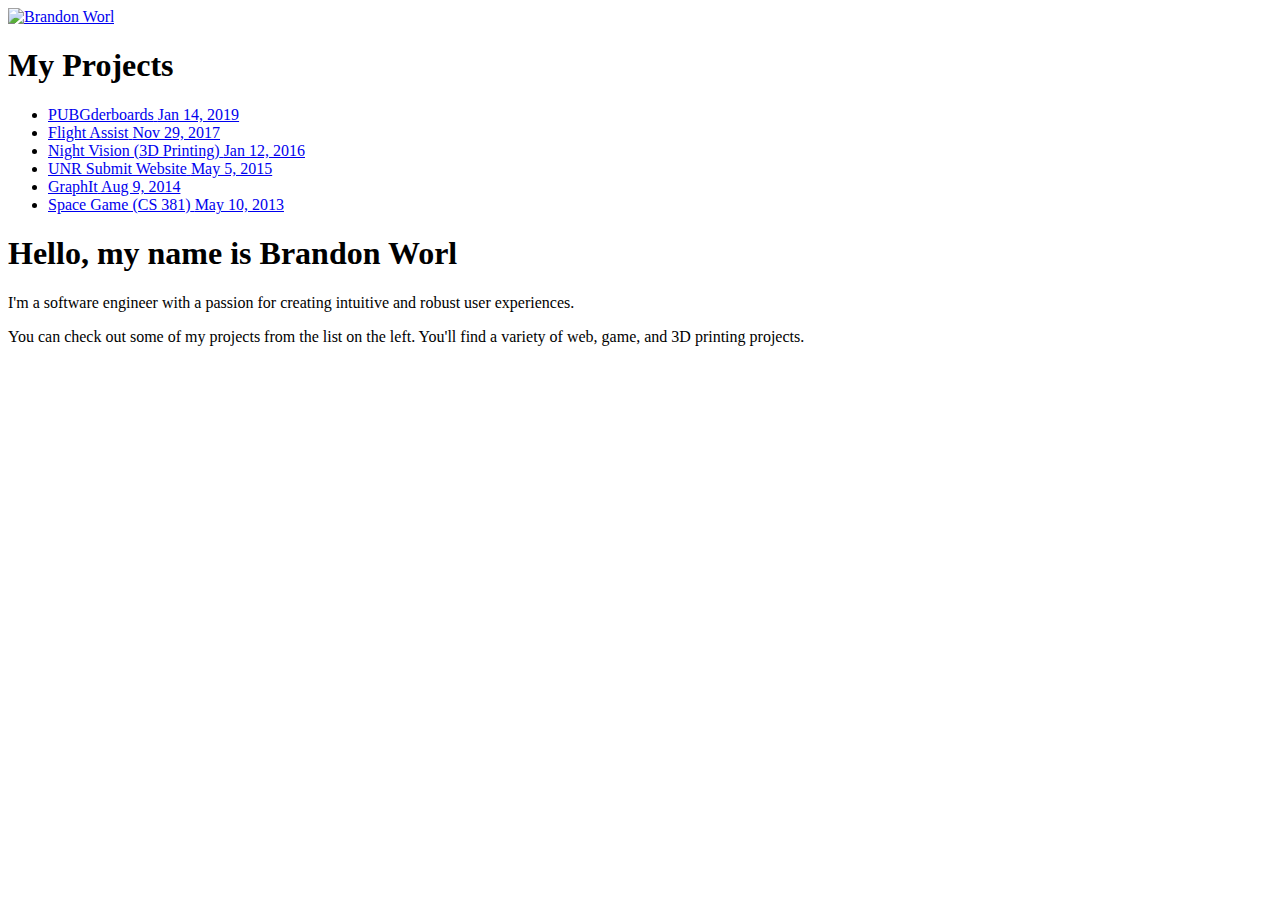
==== index.html @ 13ff498a "rebuilding site Thu Oct 17 15:11:35 PDT 2019" ====
<!doctype html>
<html lang="en-us">
  <head>
    <title>Brandon Worl&#39;s Portfolio</title>
    <meta charset="utf-8" />
    <meta name="generator" content="Hugo 0.58.3" />
    <meta name="viewport" content="width=device-width, initial-scale=1" />
    <meta name="author" content="Brandon Worl" />
    <meta name="description" content="" />
    <link rel="stylesheet" href="https://naosyth.github.io/css/main.min.de9d5c54013fdab38f866d5269a9f6f5ea62cf847a4ab8f2d3665937d4df67f0.css" />

    
    <meta name="twitter:card" content="summary"/>
<meta name="twitter:title" content=""/>
<meta name="twitter:description" content=""/>

    <meta property="og:title" content="" />
<meta property="og:description" content="" />
<meta property="og:type" content="website" />
<meta property="og:url" content="https://naosyth.github.io/" />

<meta property="og:updated_time" content="2019-01-14T12:00:00-07:00" />


  </head>
  <body>
    <header class="app-header">
      <a href="https://naosyth.github.io/"><img class="app-header-avatar" src="/avatar2.jpg" alt="Brandon Worl" /></a>
      <h1>My Projects</h1>
      <div class="app-header-social">
        
      </div>
      
<aside>
  <ul class="posts-list">
    
    
      <li class="posts-list-item">
        <a href="/projects/pubgderboards/">
          <span>PUBGderboards</span>
          <span class="posts-list-item-description">
            Jan 14, 2019
          </span>
        </a>
      </li>
    
      <li class="posts-list-item">
        <a href="/projects/flight-assist/">
          <span>Flight Assist</span>
          <span class="posts-list-item-description">
            Nov 29, 2017
          </span>
        </a>
      </li>
    
      <li class="posts-list-item">
        <a href="/projects/night-vision/">
          <span>Night Vision (3D Printing)</span>
          <span class="posts-list-item-description">
            Jan 12, 2016
          </span>
        </a>
      </li>
    
      <li class="posts-list-item">
        <a href="/projects/unr-submit-website/">
          <span>UNR Submit Website</span>
          <span class="posts-list-item-description">
            May 5, 2015
          </span>
        </a>
      </li>
    
      <li class="posts-list-item">
        <a href="/projects/graphit/">
          <span>GraphIt</span>
          <span class="posts-list-item-description">
            Aug 9, 2014
          </span>
        </a>
      </li>
    
      <li class="posts-list-item">
        <a href="/projects/space-game/">
          <span>Space Game (CS 381)</span>
          <span class="posts-list-item-description">
            May 10, 2013
          </span>
        </a>
      </li>
    
  </ul>
</aside>

    </header>
    <main class="app-container">
      
  <div class="landing">
  <h1>Hello, my name is Brandon Worl</h1>

  <p>I'm a software engineer with a passion for creating intuitive and robust user experiences.</p>

  <p>You can check out some of my projects from the list on the left. You'll find a variety of web, game, and 3D printing projects.</p>
</div>


    </main>
  </body>
</html>
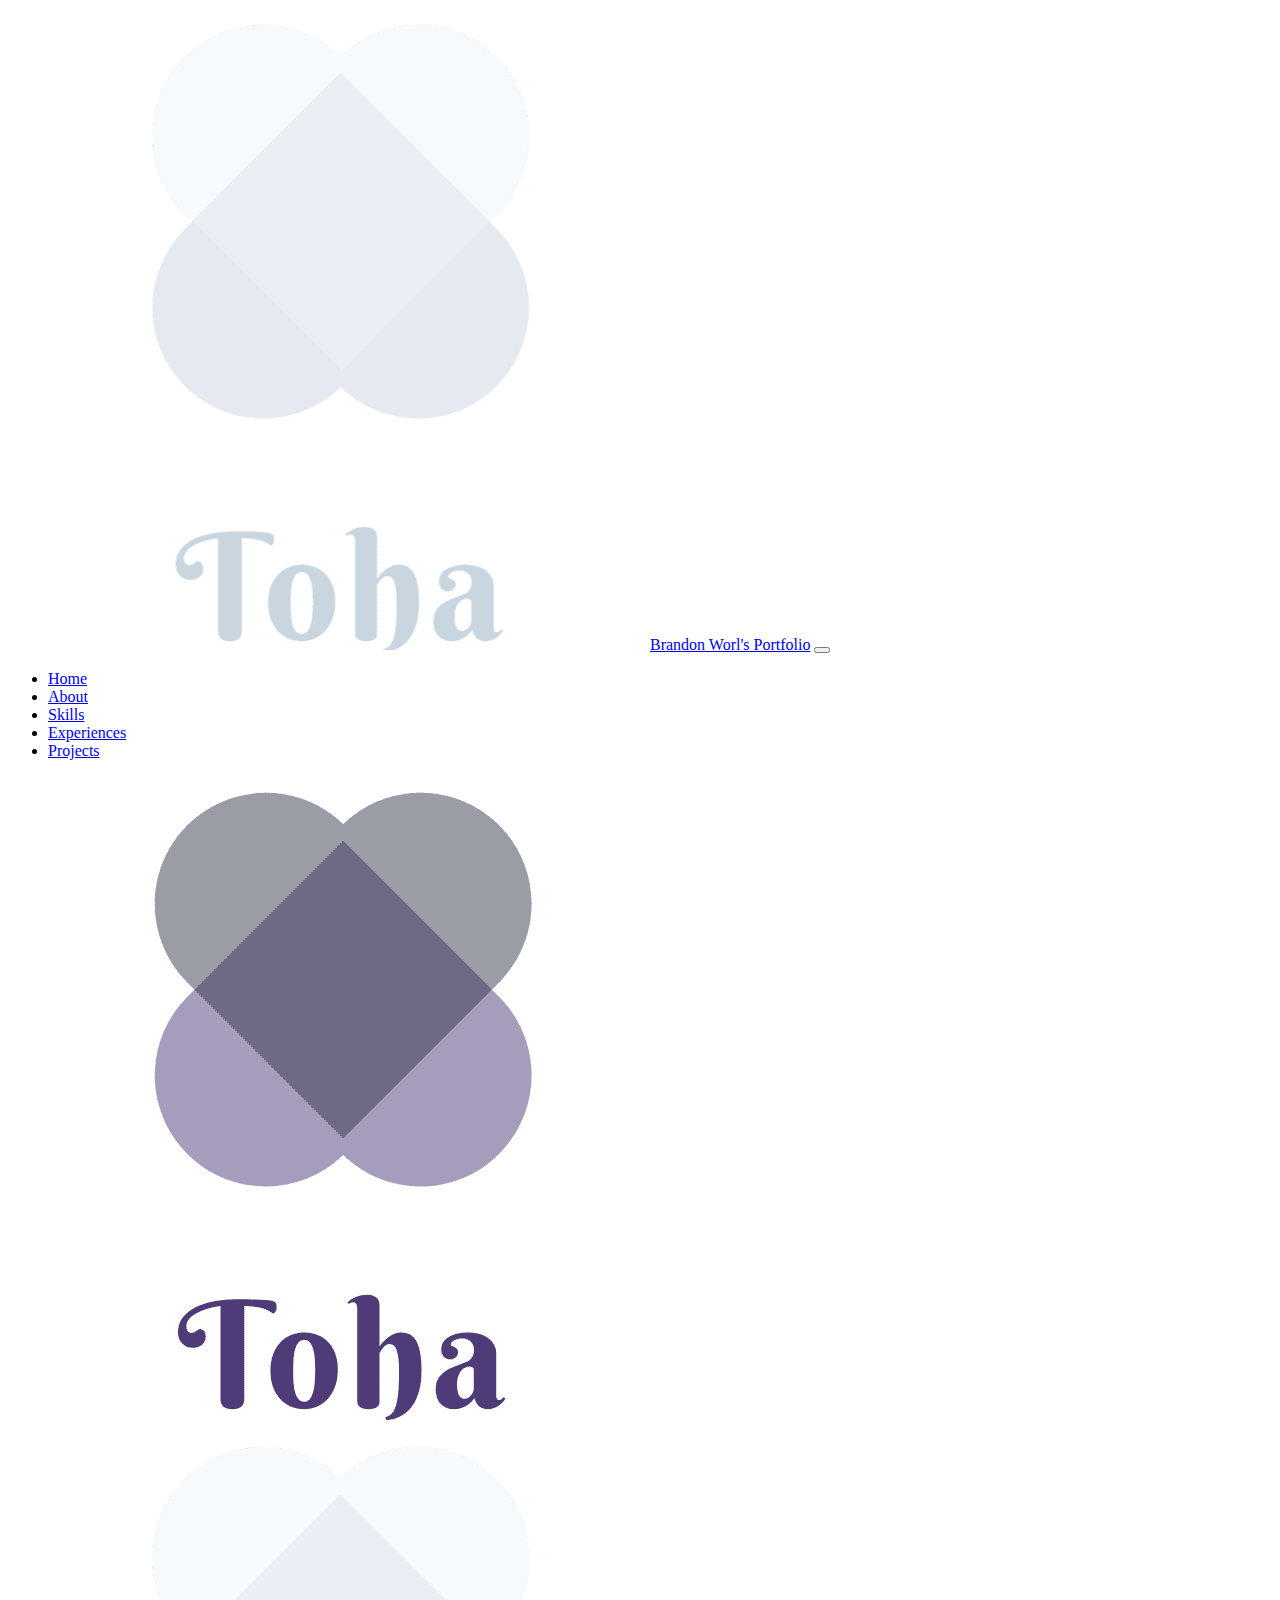
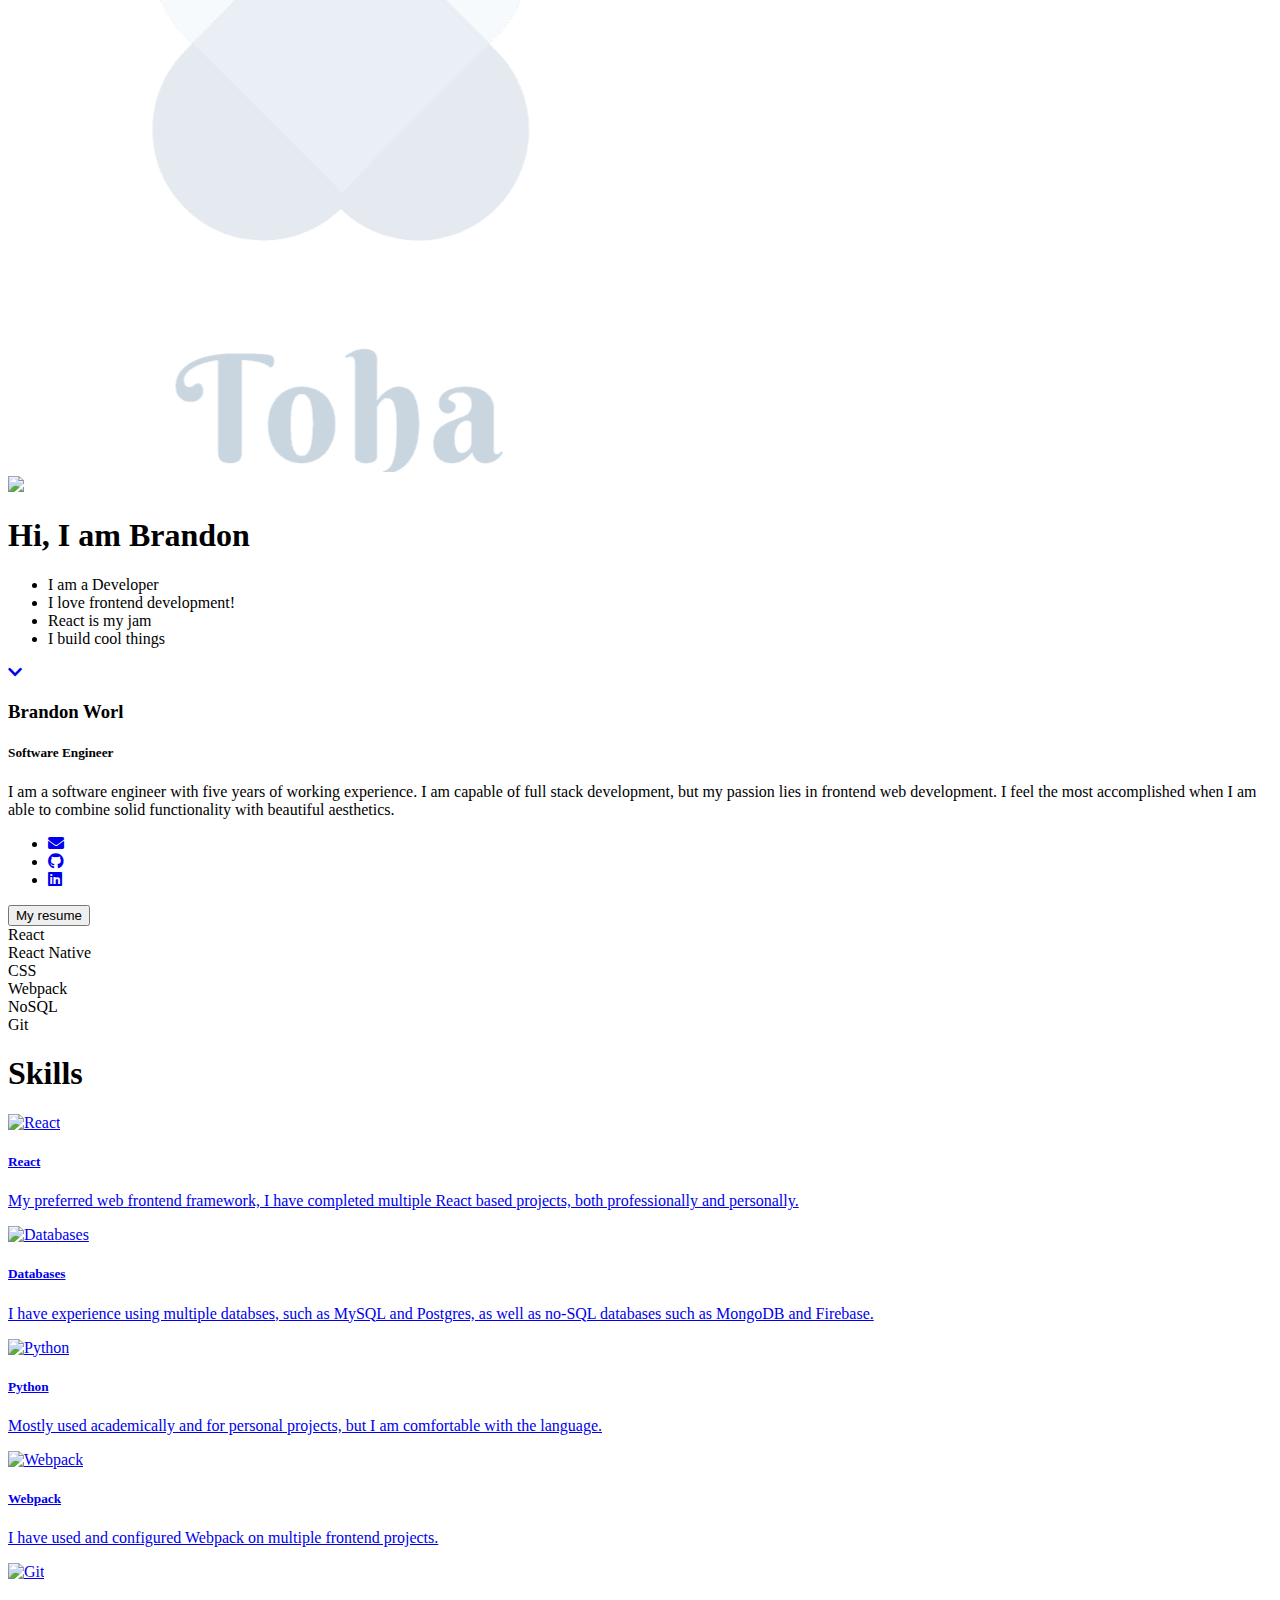
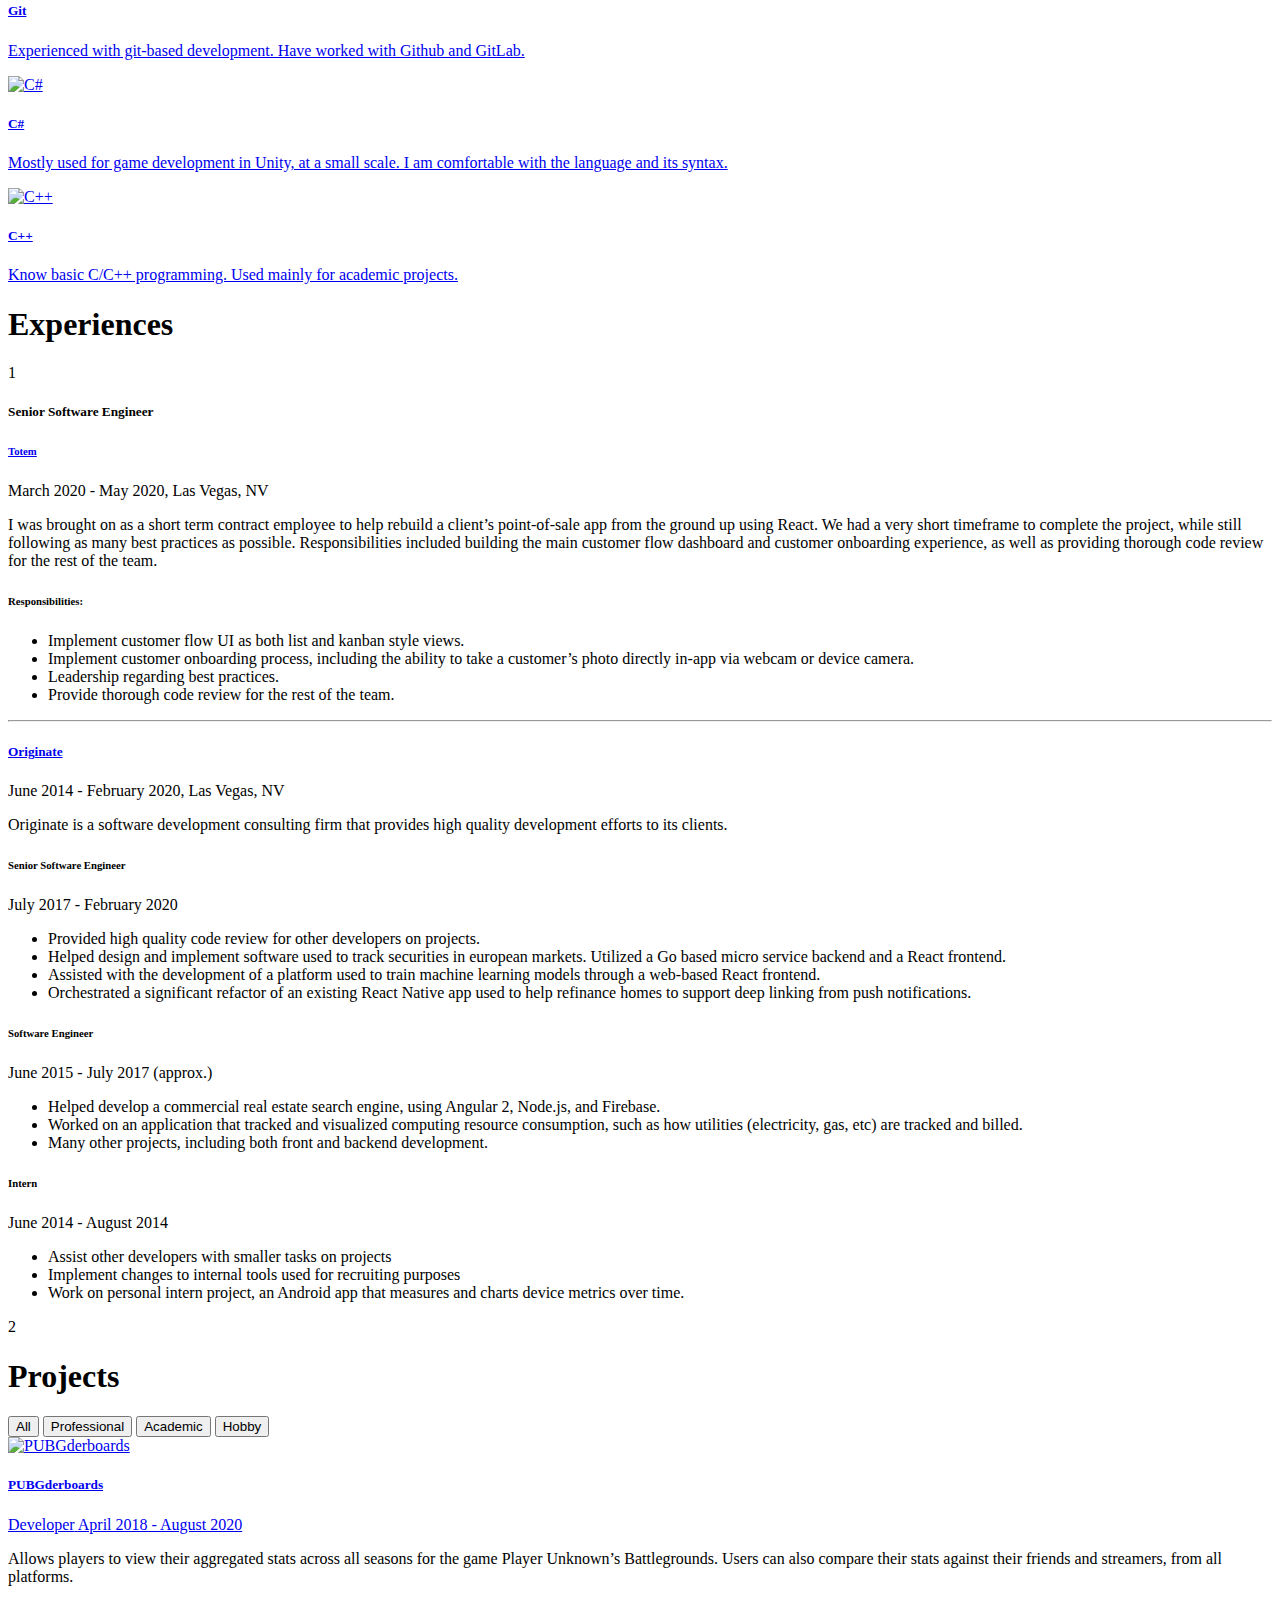
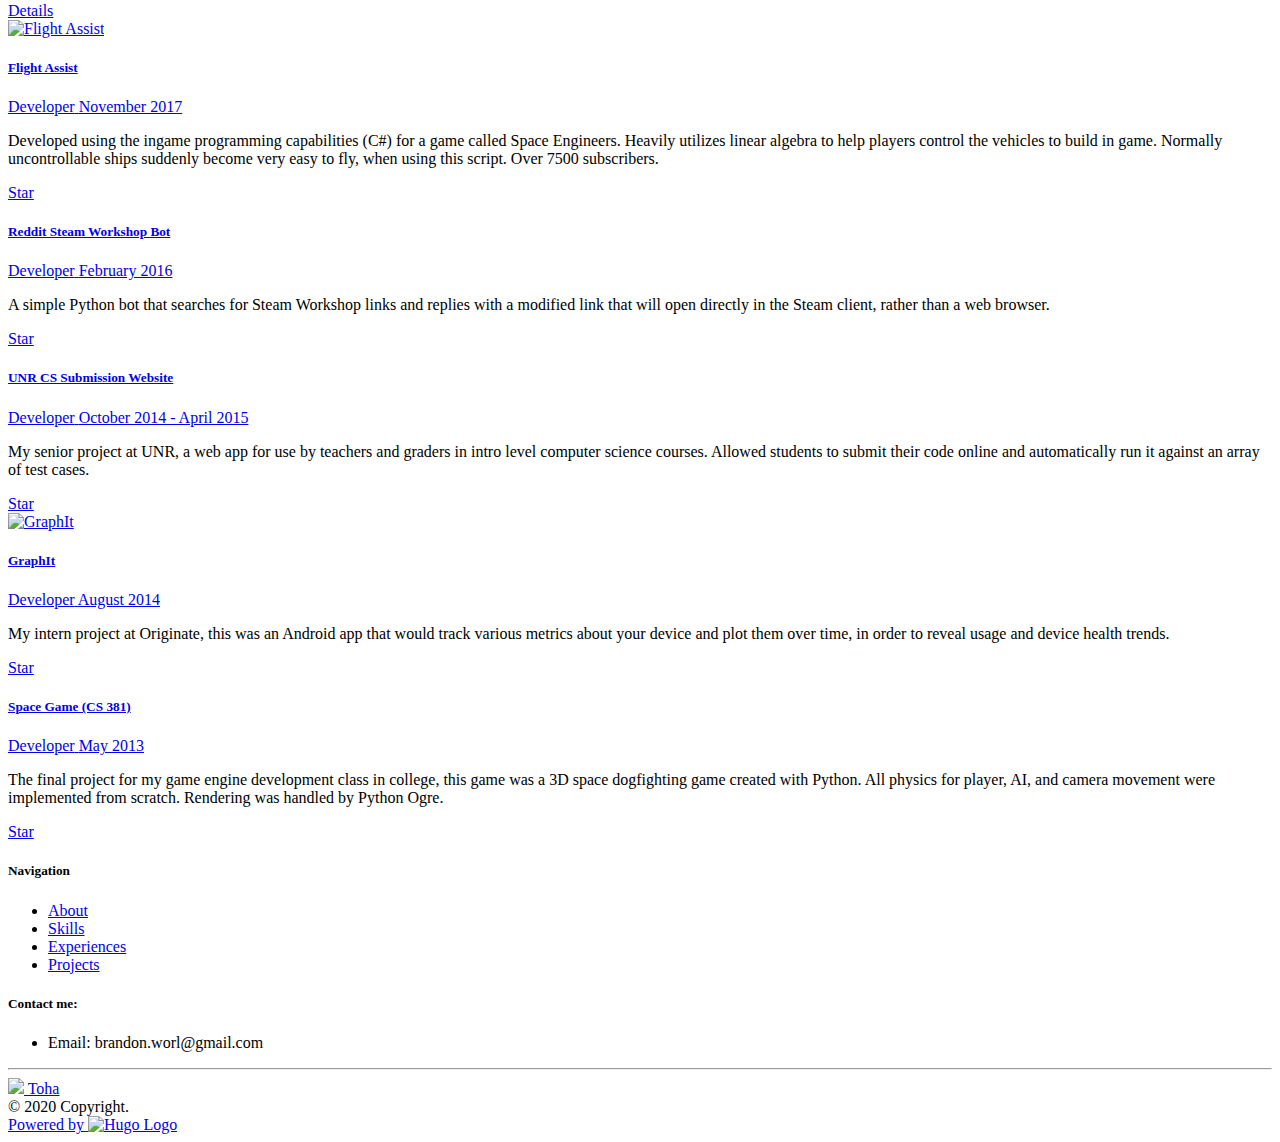
==== commit b9b95531: "update theme and content" ====
--- a/index.html
+++ b/index.html
@@ -1,109 +1,1135 @@
-<!doctype html>
-<html lang="en-us">
+<!DOCTYPE html>
+<html lang="en">
   <head>
+	<meta name="generator" content="Hugo 0.76.5" />
     <title>Brandon Worl&#39;s Portfolio</title>
-    <meta charset="utf-8" />
-    <meta name="generator" content="Hugo 0.58.3" />
-    <meta name="viewport" content="width=device-width, initial-scale=1" />
-    <meta name="author" content="Brandon Worl" />
     <meta name="description" content="" />
-    <link rel="stylesheet" href="https://naosyth.github.io/css/main.min.de9d5c54013fdab38f866d5269a9f6f5ea62cf847a4ab8f2d3665937d4df67f0.css" />
-
-    
-    <meta name="twitter:card" content="summary"/>
-<meta name="twitter:title" content=""/>
-<meta name="twitter:description" content=""/>
-
-    <meta property="og:title" content="" />
-<meta property="og:description" content="" />
-<meta property="og:type" content="website" />
-<meta property="og:url" content="https://naosyth.github.io/" />
-
-<meta property="og:updated_time" content="2019-01-14T12:00:00-07:00" />
-
-
+    <meta charset="UTF-8" />
+<meta name="viewport" content="width=device-width, initial-scale=1.0" />
+<meta http-equiv="X-UA-Compatible" content="ie=edge" />
+
+
+<link rel="stylesheet" href="/naosyth.github.io/assets/css/bootstrap.min.css"/>
+<link rel="stylesheet" href="/naosyth.github.io/assets/css/layouts/main.css"/>
+<link rel="stylesheet" href="/naosyth.github.io/assets/css/style.css"/>
+<link rel="stylesheet" href="/naosyth.github.io/assets/css/navigators/navbar.css"/>
+
+
+<link href="https://fonts.googleapis.com/css2?family=Muli:wght@300;400;500;600" rel="stylesheet">
+<link rel="stylesheet" href="https://cdnjs.cloudflare.com/ajax/libs/font-awesome/5.11.2/css/all.min.css" />
+
+
+<link rel="icon" type="image/png" href="/assets/images/favicon.png" />
+
+
+<link rel="stylesheet" href="/naosyth.github.io/assets/css/style.css"/>
+
+    <link rel="stylesheet" href="/naosyth.github.io/assets/css/sections/home.css"/>
+    <link rel="stylesheet" href="/naosyth.github.io/assets/css/sections/about.css"/>
+    <link rel="stylesheet" href="/naosyth.github.io/assets/css/sections/skills.css"/>
+    <link rel="stylesheet" href="/naosyth.github.io/assets/css/sections/experiences.css"/>
+    <link rel="stylesheet" href="/naosyth.github.io/assets/css/sections/projects.css"/>
+    <link rel="stylesheet" href="/naosyth.github.io/assets/css/sections/recent-posts.css"/>
+    <link rel="stylesheet" href="/naosyth.github.io/assets/css/sections/achievements.css"/>
+
+    
+    
   </head>
-  <body>
-    <header class="app-header">
-      <a href="https://naosyth.github.io/"><img class="app-header-avatar" src="/avatar2.jpg" alt="Brandon Worl" /></a>
-      <h1>My Projects</h1>
-      <div class="app-header-social">
-        
-      </div>
-      
-<aside>
-  <ul class="posts-list">
-    
-    
-      <li class="posts-list-item">
-        <a href="/projects/pubgderboards/">
-          <span>PUBGderboards</span>
-          <span class="posts-list-item-description">
-            Jan 14, 2019
-          </span>
+  <body data-spy="scroll" data-target="#top-navbar" data-offset="100">
+
+    
+
+
+  
+
+
+  
+
+
+
+
+  
+
+
+<nav class="navbar navbar-expand-xl top-navbar initial-navbar" id="top-navbar">
+  <div class="container">
+    <a class="navbar-brand" href="/naosyth.github.io">
+      <img src="/assets/images/inverted-logo.png" id="logo">Brandon Worl&#39;s Portfolio</a>
+    <button
+      class="navbar-toggler navbar-dark"
+      id="navbar-toggler"
+      type="button"
+      data-toggle="collapse"
+      data-target="#top-nav-items"
+    >
+      <span class="navbar-toggler-icon"></span>
+    </button>
+
+    <div class="collapse navbar-collapse" id="top-nav-items">
+      <ul class="navbar-nav ml-auto">
+        <li class="nav-item">
+          <a
+            class="nav-link"
+            href="#home"
+            data-toggle="collapse"
+            data-target=".navbar-collapse"
+            aria-controls="collapseExample"
+            role="button"
+          >
+            Home
+          </a>
+        </li>
+        
+          
+            
+              
+              
+                
+              
+              <li class="nav-item">
+                <a
+                  class="nav-link"
+                  href="#about"
+                  data-toggle="collapse"
+                  data-target=".navbar-collapse"
+                  aria-controls="collapseExample"
+                >
+                  About
+                </a>
+              </li>
+            
+            
+              
+              
+                
+              
+              <li class="nav-item">
+                <a
+                  class="nav-link"
+                  href="#skills"
+                  data-toggle="collapse"
+                  data-target=".navbar-collapse"
+                  aria-controls="collapseExample"
+                >
+                  Skills
+                </a>
+              </li>
+            
+            
+              
+              
+                
+              
+              <li class="nav-item">
+                <a
+                  class="nav-link"
+                  href="#experiences"
+                  data-toggle="collapse"
+                  data-target=".navbar-collapse"
+                  aria-controls="collapseExample"
+                >
+                  Experiences
+                </a>
+              </li>
+            
+            
+              
+              
+                
+              
+              <li class="nav-item">
+                <a
+                  class="nav-link"
+                  href="#projects"
+                  data-toggle="collapse"
+                  data-target=".navbar-collapse"
+                  aria-controls="collapseExample"
+                >
+                  Projects
+                </a>
+              </li>
+            
+            
+            
+        
+        
+        
+        
+        
+        
+      </ul>
+    </div>
+  </div>
+  
+  <img src="/assets/images/main-logo.png" class="d-none" id="main-logo">
+  <img src="/assets/images/inverted-logo.png" class="d-none" id="inverted-logo">
+</nav>
+
+
+  
+
+
+
+
+  
+
+
+
+
+  
+
+
+
+
+  
+
+
+
+
+  
+
+
+<div class="container-fluid home" id="home">
+  <div
+    class="background container-fluid"
+    style="background-image: url('naosyth.github.io/images/background.jpg');"
+  ></div>
+  <div class="container content text-center">
+    <img src="naosyth.github.io/images/avatar.jpg"
+      class="rounded-circle mx-auto d-block img-fluid"
+    />
+    <h1 class="greeting"> Hi, I am Brandon</h1>
+    <div class="typing-carousel">
+      <span id="ityped" class="ityped"></span>
+      <span class="ityped-cursor"></span>
+    </div>
+    <ul id="typing-carousel-data">
+      
+        
+          <li>I am a Developer</li>
+        
+          <li>I love frontend development!</li>
+        
+          <li>React is my jam</li>
+        
+          <li>I build cool things</li>
+        
+      
+    </ul>
+    
+      
+        
+        
+          
+        
+        <a href="#about"><i class="arrow bounce fa fa-chevron-down"></i></a>
+      
+    
+  </div>
+</div>
+
+    
+    
+      
+    
+
+    
+      
+      
+        
+          <div class="container-fluid section-holder d-flex bg-white">
+            
+
+  
+
+
+
+
+  
+
+
+<div class="container anchor p-lg-5 about-section" id="about">
+  <div class="row pt-sm-2 pt-md-4 align-self-center">
+    
+    <div class="col-sm-6">
+      <h3 class="p-1">Brandon Worl</h3>
+      
+      <h5 class="p-1">
+        Software Engineer
+        
+      </h5>
+      
+      <p class="p-1 text-justify">
+        I am a software engineer with five years of working experience. I am capable of full stack development, but my passion lies in frontend web development. I feel the most accomplished when I am able to combine solid functionality with beautiful aesthetics.
+      </p>
+      <div class="text-container ml-auto">
+        <ul class="social-link d-flex">
+          
+          <li>
+            
+              <a href="mailto:brandon.worl@gmail.com" target="/"><i class="fas fa-envelope"></i></a>
+            
+          </li>
+          
+          <li>
+            
+              <a href="https://www.github.com/naosyth" target="/"><i class="fab fa-github"></i></a>
+            
+          </li>
+          
+          <li>
+            
+              <a href="https://www.linkedin.com/in/brandon-worl-1268b96b/" target="/"><i class="fab fa-linkedin"></i></a>
+            
+          </li>
+          
+        </ul>
+      </div>
+      
+      <a href="naosyth.github.io/files/resume.pdf" target="#"
+        ><button class="btn btn-dark">My resume</button></a
+      >
+      
+    </div>
+    
+    <div class="col-sm-6 pt-5 pl-md-4 pl-sm-3 pt-sm-0">
+      <div class="row">
+        
+          <div class="col-6 col-lg-4 p-2">
+  
+  
+  <div class="circular-progress blue">
+    <span class="circular-progress-left">
+      <span
+        class="circular-progress-bar circular-progress-percentage-90"
+        
+      ></span>
+    </span>
+    <span class="circular-progress-right">
+      <span
+      class="circular-progress-bar"
+      
+      ></span>
+    </span>
+    <div class="circular-progress-value">React</div>
+  </div>
+</div>
+
+        
+          <div class="col-6 col-lg-4 p-2">
+  
+  
+  <div class="circular-progress sky">
+    <span class="circular-progress-left">
+      <span
+        class="circular-progress-bar circular-progress-percentage-85"
+        
+      ></span>
+    </span>
+    <span class="circular-progress-right">
+      <span
+      class="circular-progress-bar"
+      
+      ></span>
+    </span>
+    <div class="circular-progress-value">React Native</div>
+  </div>
+</div>
+
+        
+          <div class="col-6 col-lg-4 p-2">
+  
+  
+  <div class="circular-progress yellow">
+    <span class="circular-progress-left">
+      <span
+        class="circular-progress-bar circular-progress-percentage-95"
+        
+      ></span>
+    </span>
+    <span class="circular-progress-right">
+      <span
+      class="circular-progress-bar"
+      
+      ></span>
+    </span>
+    <div class="circular-progress-value">CSS</div>
+  </div>
+</div>
+
+        
+          <div class="col-6 col-lg-4 p-2">
+  
+  
+  <div class="circular-progress pink">
+    <span class="circular-progress-left">
+      <span
+        class="circular-progress-bar circular-progress-percentage-80"
+        
+      ></span>
+    </span>
+    <span class="circular-progress-right">
+      <span
+      class="circular-progress-bar"
+      
+      ></span>
+    </span>
+    <div class="circular-progress-value">Webpack</div>
+  </div>
+</div>
+
+        
+          <div class="col-6 col-lg-4 p-2">
+  
+  
+  <div class="circular-progress green">
+    <span class="circular-progress-left">
+      <span
+        class="circular-progress-bar circular-progress-percentage-80"
+        
+      ></span>
+    </span>
+    <span class="circular-progress-right">
+      <span
+      class="circular-progress-bar"
+      
+      ></span>
+    </span>
+    <div class="circular-progress-value">NoSQL</div>
+  </div>
+</div>
+
+        
+          <div class="col-6 col-lg-4 p-2">
+  
+  
+  <div class="circular-progress orange">
+    <span class="circular-progress-left">
+      <span
+        class="circular-progress-bar circular-progress-percentage-85"
+        
+      ></span>
+    </span>
+    <span class="circular-progress-right">
+      <span
+      class="circular-progress-bar"
+      
+      ></span>
+    </span>
+    <div class="circular-progress-value">Git</div>
+  </div>
+</div>
+
+        
+      </div>
+    </div>
+  </div>
+</div>
+
+          </div>
+          
+          
+            
+          
+        
+      
+        
+          <div class="container-fluid section-holder d-flex bg-dimmed">
+            
+
+  
+
+
+<div class="container-fluid anchor pb-5 skills-section" id="skills">
+  
+    <h1 class="text-center">Skills</h1>
+  
+  <div class="container d-flex-block">
+    <div class="row" id="primary-skills">
+      
+        <div class="col-xs-12 col-sm-6 col-lg-4 pt-2">
+  <a class="skill-card-link" href="https://reactjs.org/">
+    <div class="card">
+      <div class="card-head d-flex">
+        
+        <img class="card-img-xs" src="naosyth.github.io/images/skills/react.svg" alt="React" />
+        
+        <h5 class="card-title">React</h5>
+      </div>
+      <div class="card-body">
+        <p class="card-text">My preferred web frontend framework, I have completed multiple React based projects, both professionally and personally.</p>
+      </div>
+    </div>
+  </a>
+</div>
+
+      
+        <div class="col-xs-12 col-sm-6 col-lg-4 pt-2">
+  <a class="skill-card-link" href="#">
+    <div class="card">
+      <div class="card-head d-flex">
+        
+        <img class="card-img-xs" src="naosyth.github.io/images/skills/database.png" alt="Databases" />
+        
+        <h5 class="card-title">Databases</h5>
+      </div>
+      <div class="card-body">
+        <p class="card-text">I have experience using multiple databses, such as MySQL and Postgres, as well as no-SQL databases such as MongoDB and Firebase.</p>
+      </div>
+    </div>
+  </a>
+</div>
+
+      
+        <div class="col-xs-12 col-sm-6 col-lg-4 pt-2">
+  <a class="skill-card-link" href="#">
+    <div class="card">
+      <div class="card-head d-flex">
+        
+        <img class="card-img-xs" src="naosyth.github.io/images/skills/python.png" alt="Python" />
+        
+        <h5 class="card-title">Python</h5>
+      </div>
+      <div class="card-body">
+        <p class="card-text">Mostly used academically and for personal projects, but I am comfortable with the language.</p>
+      </div>
+    </div>
+  </a>
+</div>
+
+      
+        <div class="col-xs-12 col-sm-6 col-lg-4 pt-2">
+  <a class="skill-card-link" href="https://webpack.js.org/">
+    <div class="card">
+      <div class="card-head d-flex">
+        
+        <img class="card-img-xs" src="naosyth.github.io/images/skills/webpack.png" alt="Webpack" />
+        
+        <h5 class="card-title">Webpack</h5>
+      </div>
+      <div class="card-body">
+        <p class="card-text">I have used and configured Webpack on multiple frontend projects.</p>
+      </div>
+    </div>
+  </a>
+</div>
+
+      
+        <div class="col-xs-12 col-sm-6 col-lg-4 pt-2">
+  <a class="skill-card-link" href="https://git-scm.com/">
+    <div class="card">
+      <div class="card-head d-flex">
+        
+        <img class="card-img-xs" src="naosyth.github.io/images/skills/git.png" alt="Git" />
+        
+        <h5 class="card-title">Git</h5>
+      </div>
+      <div class="card-body">
+        <p class="card-text">Experienced with git-based development. Have worked with Github and GitLab.</p>
+      </div>
+    </div>
+  </a>
+</div>
+
+      
+        <div class="col-xs-12 col-sm-6 col-lg-4 pt-2">
+  <a class="skill-card-link" href="#">
+    <div class="card">
+      <div class="card-head d-flex">
+        
+        <img class="card-img-xs" src="naosyth.github.io/images/skills/c-sharp.png" alt="C#" />
+        
+        <h5 class="card-title">C#</h5>
+      </div>
+      <div class="card-body">
+        <p class="card-text">Mostly used for game development in Unity, at a small scale. I am comfortable with the language and its syntax.</p>
+      </div>
+    </div>
+  </a>
+</div>
+
+      
+        <div class="col-xs-12 col-sm-6 col-lg-4 pt-2">
+  <a class="skill-card-link" href="#">
+    <div class="card">
+      <div class="card-head d-flex">
+        
+        <img class="card-img-xs" src="naosyth.github.io/images/skills/c-plus-plus.png" alt="C&#43;&#43;" />
+        
+        <h5 class="card-title">C&#43;&#43;</h5>
+      </div>
+      <div class="card-body">
+        <p class="card-text">Know basic C/C++ programming. Used mainly for academic projects.</p>
+      </div>
+    </div>
+  </a>
+</div>
+
+      
+    </div>
+  </div>
+</div>
+
+          </div>
+          
+          
+            
+          
+        
+      
+        
+          <div class="container-fluid section-holder d-flex bg-white">
+            
+
+  
+
+
+<div class="container-fluid anchor pb-5 experiences-section" id="experiences">
+  
+    <h1 class="text-center">Experiences</h1>
+  
+
+  <div class="container timeline text-justify">
+   
+   
+     
+       <div class="row align-items-center  d-flex">
+         <div class="col-1 col-lg-2 text-center vertical-line d-inline-flex justify-content-center">
+  <div class="circle font-weight-bold">1</div>
+</div>
+
+         
+  <div class="col-10 col-lg-8">
+    <div class="experience-entry-heading">
+        
+        
+        <h5>Senior Software Engineer</h5>
+        <h6><a href=https://totem.vegas/>Totem</a></h6>
+        
+        <p class="text-muted">March 2020 - May 2020,
+            Las Vegas, NV
+        </p>
+    </div>
+    
+    <p>I was brought on as a short term contract employee to help rebuild a client&rsquo;s point-of-sale app from the ground up using React. We had a very short timeframe to complete the project, while still following as many best practices as possible. Responsibilities included building the main customer flow dashboard and customer onboarding experience, as well as providing thorough code review for the rest of the team.</p>
+    
+    <h6 class="text-muted">Responsibilities:</h6>
+    <ul class="justify-content-around">
+    
+        <li>Implement customer flow UI as both list and kanban style views.</li>
+    
+        <li>Implement customer onboarding process, including the ability to take a customer&rsquo;s photo directly in-app via webcam or device camera.</li>
+    
+        <li>Leadership regarding best practices.</li>
+    
+        <li>Provide thorough code review for the rest of the team.</li>
+    
+    </ul>
+</div>
+
+
+
+       </div>
+     
+     
+       <div class="row horizontal-line">
+  <div class="col-1 col-lg-2 timeline-side-div">
+    <div class="corner"></div>
+  </div>
+  <div class="col-10 col-lg-8">
+    <hr />
+  </div>
+  <div class="col-1 col-lg-2 timeline-side-div">
+    <div class="corner"></div>
+  </div>
+</div>
+
+     
+   
+     
+       <div class="row align-items-center justify-content-end d-flex">
+         
+  <div class="col-10 col-lg-8">
+    <div class="experience-entry-heading">
+        
+        <h5><a href=https://www.originate.com>Originate</a></h5>
+
+        
+        
+        
+        <p class="text-muted">
+            June 2014 - February 2020,
+            Las Vegas, NV
+        </p>
+        
+        <p>Originate is a software development consulting firm that provides high quality development efforts to its clients.</p>
+    </div>
+    
+    <div class="positions">
+    
+        <h6 class="designation">Senior Software Engineer</h6>
+        <p class="text-muted">July 2017 -  February 2020 </p>
+        
+        <ul class="justify-content-around">
+        
+            <li>Provided high quality code review for other developers on projects.</li>
+        
+            <li>Helped design and implement software used to track securities in european markets. Utilized a Go based micro service backend and a React frontend.</li>
+        
+            <li>Assisted with the development of a platform used to train machine learning models through a web-based React frontend.</li>
+        
+            <li>Orchestrated a significant refactor of an existing React Native app used to help refinance homes to support deep linking from push notifications.</li>
+        
+        </ul>
+    
+        <h6 class="designation">Software Engineer</h6>
+        <p class="text-muted">June 2015 -  July 2017 (approx.) </p>
+        
+        <ul class="justify-content-around">
+        
+            <li>Helped develop a commercial real estate search engine, using Angular 2, Node.js, and Firebase.</li>
+        
+            <li>Worked on an application that tracked and visualized computing resource consumption, such as how utilities (electricity, gas, etc) are tracked and billed.</li>
+        
+            <li>Many other projects, including both front and backend development.</li>
+        
+        </ul>
+    
+        <h6 class="designation">Intern</h6>
+        <p class="text-muted">June 2014 -  August 2014 </p>
+        
+        <ul class="justify-content-around">
+        
+            <li>Assist other developers with smaller tasks on projects</li>
+        
+            <li>Implement changes to internal tools used for recruiting purposes</li>
+        
+            <li>Work on personal intern project, an Android app that measures and charts device metrics over time.</li>
+        
+        </ul>
+    
+    </div>
+</div>
+
+
+
+         <div class="col-1 col-lg-2 text-center vertical-line d-inline-flex justify-content-center">
+  <div class="circle font-weight-bold">2</div>
+</div>
+
+       </div>
+     
+     
+   
+  </div>
+</div>
+
+          </div>
+          
+          
+            
+          
+        
+      
+        
+          <div class="container-fluid section-holder d-flex bg-dimmed">
+            
+
+  
+
+
+<div class="container-fluid anchor pb-5 projects-section" id="projects">
+  
+    <h1 class="text-center">Projects</h1>
+  
+  <div class="container ml-auto text-center">
+    <div class="btn-group flex-wrap" role="group" id="project-filter-buttons">
+      
+      <button type="button" class="btn btn-dark" data-filter="all">
+        All
+      </button>
+      
+      <button type="button" class="btn btn-dark" data-filter="professional">
+        Professional
+      </button>
+      
+      <button type="button" class="btn btn-dark" data-filter="academic">
+        Academic
+      </button>
+      
+      <button type="button" class="btn btn-dark" data-filter="hobby">
+        Hobby
+      </button>
+      
+    </div>
+  </div>
+  <div class="container filtr-projects">
+    <div class="row" id="project-card-holder">
+      
+        <div
+  class="col-sm-12 col-md-6 col-lg-4 p-2 filtr-item"
+  data-category='all, hobby'
+>
+  <div class="card mt-1">
+    <div class="card">
+      <a class="card-header" href="http://www.pubgderboards.com">
+        <div>
+          <div class="d-flex">
+            
+            <img class="card-img-xs" src="naosyth.github.io/images/projects/pubgderboards.png" alt="PUBGderboards" />
+            
+            <h5 class="card-title mb-0">PUBGderboards</h5>
+          </div>
+          <div class="sub-title">
+            <span>Developer</span>
+            <span>April 2018 - August 2020</span>
+          </div>
+        </div>
+      </a>
+      <div class="card-body text-justify pt-1 pb-1">
+        <p>Allows players to view their aggregated stats across all seasons for the game Player Unknown&rsquo;s Battlegrounds. Users can also compare their stats against their friends and streamers, from all platforms.</p>
+        <span class="float-right">
+          
+          <a
+            class="btn btn-outline-info btn-sm mb-2"
+            href="http://www.pubgderboards.com"
+            target="#"
+            >Details</a
+          >
+          
+        </span>
+      </div>
+    </div>
+  </div>
+</div>
+
+      
+        <div
+  class="col-sm-12 col-md-6 col-lg-4 p-2 filtr-item"
+  data-category='all, hobby'
+>
+  <div class="card mt-1">
+    <div class="card">
+      <a class="card-header" href="https://github.com/Naosyth/FlightAssist">
+        <div>
+          <div class="d-flex">
+            
+            <img class="card-img-xs" src="naosyth.github.io/images/projects/flightassist.png" alt="Flight Assist" />
+            
+            <h5 class="card-title mb-0">Flight Assist</h5>
+          </div>
+          <div class="sub-title">
+            <span>Developer</span>
+            <span>November 2017</span>
+          </div>
+        </div>
+      </a>
+      <div class="card-body text-justify pt-1 pb-1">
+        <p>Developed using the ingame programming capabilities (C#) for a game called Space Engineers. Heavily utilizes linear algebra to help players control the vehicles to build in game. Normally uncontrollable ships suddenly become very easy to fly, when using this script. Over 7500 subscribers.</p>
+        <span class="float-right">
+          
+          <a
+            class="github-button-inactive"
+            href="https://github.com/Naosyth/FlightAssist"
+            data-icon="octicon-standard"
+            data-show-count="true"
+            aria-label="Star Flight Assist"
+            >Star</a
+          >
+          
+        </span>
+      </div>
+    </div>
+  </div>
+</div>
+
+      
+        <div
+  class="col-sm-12 col-md-6 col-lg-4 p-2 filtr-item"
+  data-category='all, hobby'
+>
+  <div class="card mt-1">
+    <div class="card">
+      <a class="card-header" href="https://github.com/Naosyth/WorkshopBot">
+        <div>
+          <div class="d-flex">
+            
+            <h5 class="card-title mb-0">Reddit Steam Workshop Bot</h5>
+          </div>
+          <div class="sub-title">
+            <span>Developer</span>
+            <span>February 2016</span>
+          </div>
+        </div>
+      </a>
+      <div class="card-body text-justify pt-1 pb-1">
+        <p>A simple Python bot that searches for Steam Workshop links and replies with a modified link that will open directly in the Steam client, rather than a web browser.</p>
+        <span class="float-right">
+          
+          <a
+            class="github-button-inactive"
+            href="https://github.com/Naosyth/WorkshopBot"
+            data-icon="octicon-standard"
+            data-show-count="true"
+            aria-label="Star Reddit Steam Workshop Bot"
+            >Star</a
+          >
+          
+        </span>
+      </div>
+    </div>
+  </div>
+</div>
+
+      
+        <div
+  class="col-sm-12 col-md-6 col-lg-4 p-2 filtr-item"
+  data-category='all, academic'
+>
+  <div class="card mt-1">
+    <div class="card">
+      <a class="card-header" href="https://github.com/Naosyth/SubmitWebsite">
+        <div>
+          <div class="d-flex">
+            
+            <h5 class="card-title mb-0">UNR CS Submission Website</h5>
+          </div>
+          <div class="sub-title">
+            <span>Developer</span>
+            <span>October 2014 - April 2015</span>
+          </div>
+        </div>
+      </a>
+      <div class="card-body text-justify pt-1 pb-1">
+        <p>My senior project at UNR, a web app for use by teachers and graders in intro level computer science courses. Allowed students to submit their code online and automatically run it against an array of test cases.</p>
+        <span class="float-right">
+          
+          <a
+            class="github-button-inactive"
+            href="https://github.com/Naosyth/SubmitWebsite"
+            data-icon="octicon-standard"
+            data-show-count="true"
+            aria-label="Star UNR CS Submission Website"
+            >Star</a
+          >
+          
+        </span>
+      </div>
+    </div>
+  </div>
+</div>
+
+      
+        <div
+  class="col-sm-12 col-md-6 col-lg-4 p-2 filtr-item"
+  data-category='all, professional,hobby'
+>
+  <div class="card mt-1">
+    <div class="card">
+      <a class="card-header" href="https://github.com/Naosyth/graphit">
+        <div>
+          <div class="d-flex">
+            
+            <img class="card-img-xs" src="naosyth.github.io/images/projects/graphit.png" alt="GraphIt" />
+            
+            <h5 class="card-title mb-0">GraphIt</h5>
+          </div>
+          <div class="sub-title">
+            <span>Developer</span>
+            <span>August 2014</span>
+          </div>
+        </div>
+      </a>
+      <div class="card-body text-justify pt-1 pb-1">
+        <p>My intern project at Originate, this was an Android app that would track various metrics about your device and plot them over time, in order to reveal usage and device health trends.</p>
+        <span class="float-right">
+          
+          <a
+            class="github-button-inactive"
+            href="https://github.com/Naosyth/graphit"
+            data-icon="octicon-standard"
+            data-show-count="true"
+            aria-label="Star GraphIt"
+            >Star</a
+          >
+          
+        </span>
+      </div>
+    </div>
+  </div>
+</div>
+
+      
+        <div
+  class="col-sm-12 col-md-6 col-lg-4 p-2 filtr-item"
+  data-category='all, academic'
+>
+  <div class="card mt-1">
+    <div class="card">
+      <a class="card-header" href="https://github.com/Naosyth/cs381game">
+        <div>
+          <div class="d-flex">
+            
+            <h5 class="card-title mb-0">Space Game (CS 381)</h5>
+          </div>
+          <div class="sub-title">
+            <span>Developer</span>
+            <span>May 2013</span>
+          </div>
+        </div>
+      </a>
+      <div class="card-body text-justify pt-1 pb-1">
+        <p>The final project for my game engine development class in college, this game was a 3D space dogfighting game created with Python. All physics for player, AI, and camera movement were implemented from scratch. Rendering was handled by Python Ogre.</p>
+        <span class="float-right">
+          
+          <a
+            class="github-button-inactive"
+            href="https://github.com/Naosyth/cs381game"
+            data-icon="octicon-standard"
+            data-show-count="true"
+            aria-label="Star Space Game (CS 381)"
+            >Star</a
+          >
+          
+        </span>
+      </div>
+    </div>
+  </div>
+</div>
+
+      
+    </div>
+  </div>
+</div>
+
+          </div>
+          
+          
+            
+          
+        
+      
+        
+      
+        
+      
+    
+
+    
+
+  
+
+
+
+
+  
+
+
+
+
+  
+  
+    
+  
+
+
+<footer class="container-fluid text-center align-content-center footer pb-2">
+  <div class="container pt-5">
+    <div class="row text-left">
+      <div class="col-md-4 col-sm-12">
+        <h5>Navigation</h5>
+        
+        <ul>
+            
+              
+              
+                
+              
+              <li class="nav-item">
+                <a class="smooth-scroll" href="#about">About</a>
+              </li>
+            
+            
+              
+              
+                
+              
+              <li class="nav-item">
+                <a class="smooth-scroll" href="#skills">Skills</a>
+              </li>
+            
+            
+              
+              
+                
+              
+              <li class="nav-item">
+                <a class="smooth-scroll" href="#experiences">Experiences</a>
+              </li>
+            
+            
+              
+              
+                
+              
+              <li class="nav-item">
+                <a class="smooth-scroll" href="#projects">Projects</a>
+              </li>
+            
+            
+            
+        </ul>
+        
+
+      </div>
+      
+      <div class="col-md-4 col-sm-12">
+        <h5>Contact me:</h5>
+        <ul>
+          
+          <li><span>Email: </span> <span>brandon.worl@gmail.com</span></li>
+          
+        </ul>
+      </div>
+      
+      
+    </div>
+  </div>
+  <hr />
+  <div class="container">
+    <div class="row text-left">
+      <div class="col-md-4">
+        <a id="theme" href="https://github.com/hossainemruz/toha" target="#">
+          <img src="/naosyth.github.io/assets/images/inverted-logo.png">
+          Toha
         </a>
-      </li>
-    
-      <li class="posts-list-item">
-        <a href="/projects/flight-assist/">
-          <span>Flight Assist</span>
-          <span class="posts-list-item-description">
-            Nov 29, 2017
-          </span>
+      </div>
+      <div class="col-md-4 text-center">© 2020 Copyright.</div>
+      <div class="col-md-4 text-right">
+        <a id="hugo" href="https://gohugo.io/">Powered by
+        <img
+          src="/naosyth.github.io/assets/images/hugo-logo-wide.svg"
+          alt="Hugo Logo"
+          height="18"
+        />
         </a>
-      </li>
-    
-      <li class="posts-list-item">
-        <a href="/projects/night-vision/">
-          <span>Night Vision (3D Printing)</span>
-          <span class="posts-list-item-description">
-            Jan 12, 2016
-          </span>
-        </a>
-      </li>
-    
-      <li class="posts-list-item">
-        <a href="/projects/unr-submit-website/">
-          <span>UNR Submit Website</span>
-          <span class="posts-list-item-description">
-            May 5, 2015
-          </span>
-        </a>
-      </li>
-    
-      <li class="posts-list-item">
-        <a href="/projects/graphit/">
-          <span>GraphIt</span>
-          <span class="posts-list-item-description">
-            Aug 9, 2014
-          </span>
-        </a>
-      </li>
-    
-      <li class="posts-list-item">
-        <a href="/projects/space-game/">
-          <span>Space Game (CS 381)</span>
-          <span class="posts-list-item-description">
-            May 10, 2013
-          </span>
-        </a>
-      </li>
-    
-  </ul>
-</aside>
-
-    </header>
-    <main class="app-container">
-      
-  <div class="landing">
-  <h1>Hello, my name is Brandon Worl</h1>
-
-  <p>I'm a software engineer with a passion for creating intuitive and robust user experiences.</p>
-
-  <p>You can check out some of my projects from the list on the left. You'll find a variety of web, game, and 3D printing projects.</p>
-</div>
-
-
-    </main>
+      </div>
+    </div>
+  </div>
+</footer>
+
+    <script src="/naosyth.github.io/assets/js/jquery-3.4.1.min.js"></script>
+<script src="/naosyth.github.io/assets/js/popper.min.js"></script>
+<script src="/naosyth.github.io/assets/js/bootstrap.min.js"></script>
+
+<script src="/naosyth.github.io/assets/js/navbar.js"></script>
+<script src="/naosyth.github.io/assets/js/main.js"></script>
+
+
+    
+    <script src="/naosyth.github.io/assets/js/itype.min.js"></script>
+    <script src="/naosyth.github.io/assets/js/github-button.js"></script>
+    <script src="/naosyth.github.io/assets/js/home.js"></script>
+    <script src="/naosyth.github.io/assets/js/jquery.filterizr.min.js"></script>
   </body>
 </html>
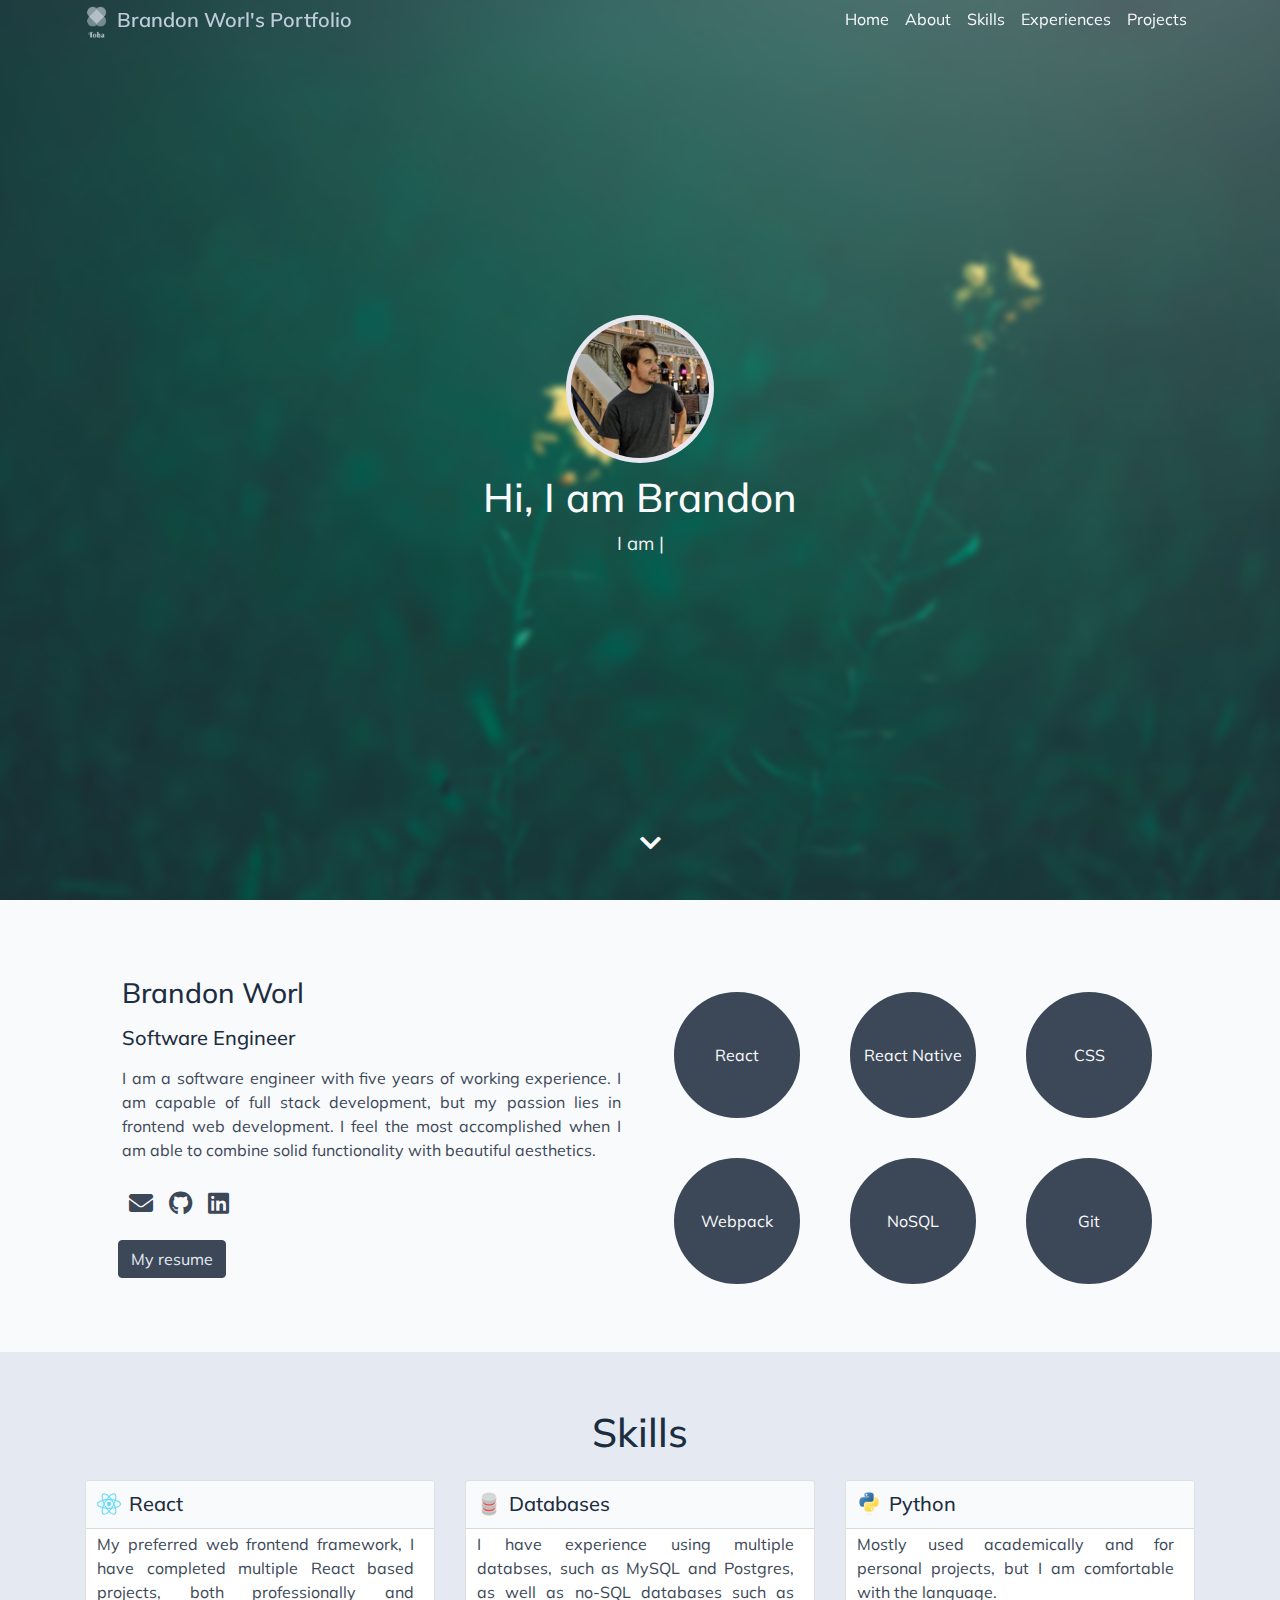
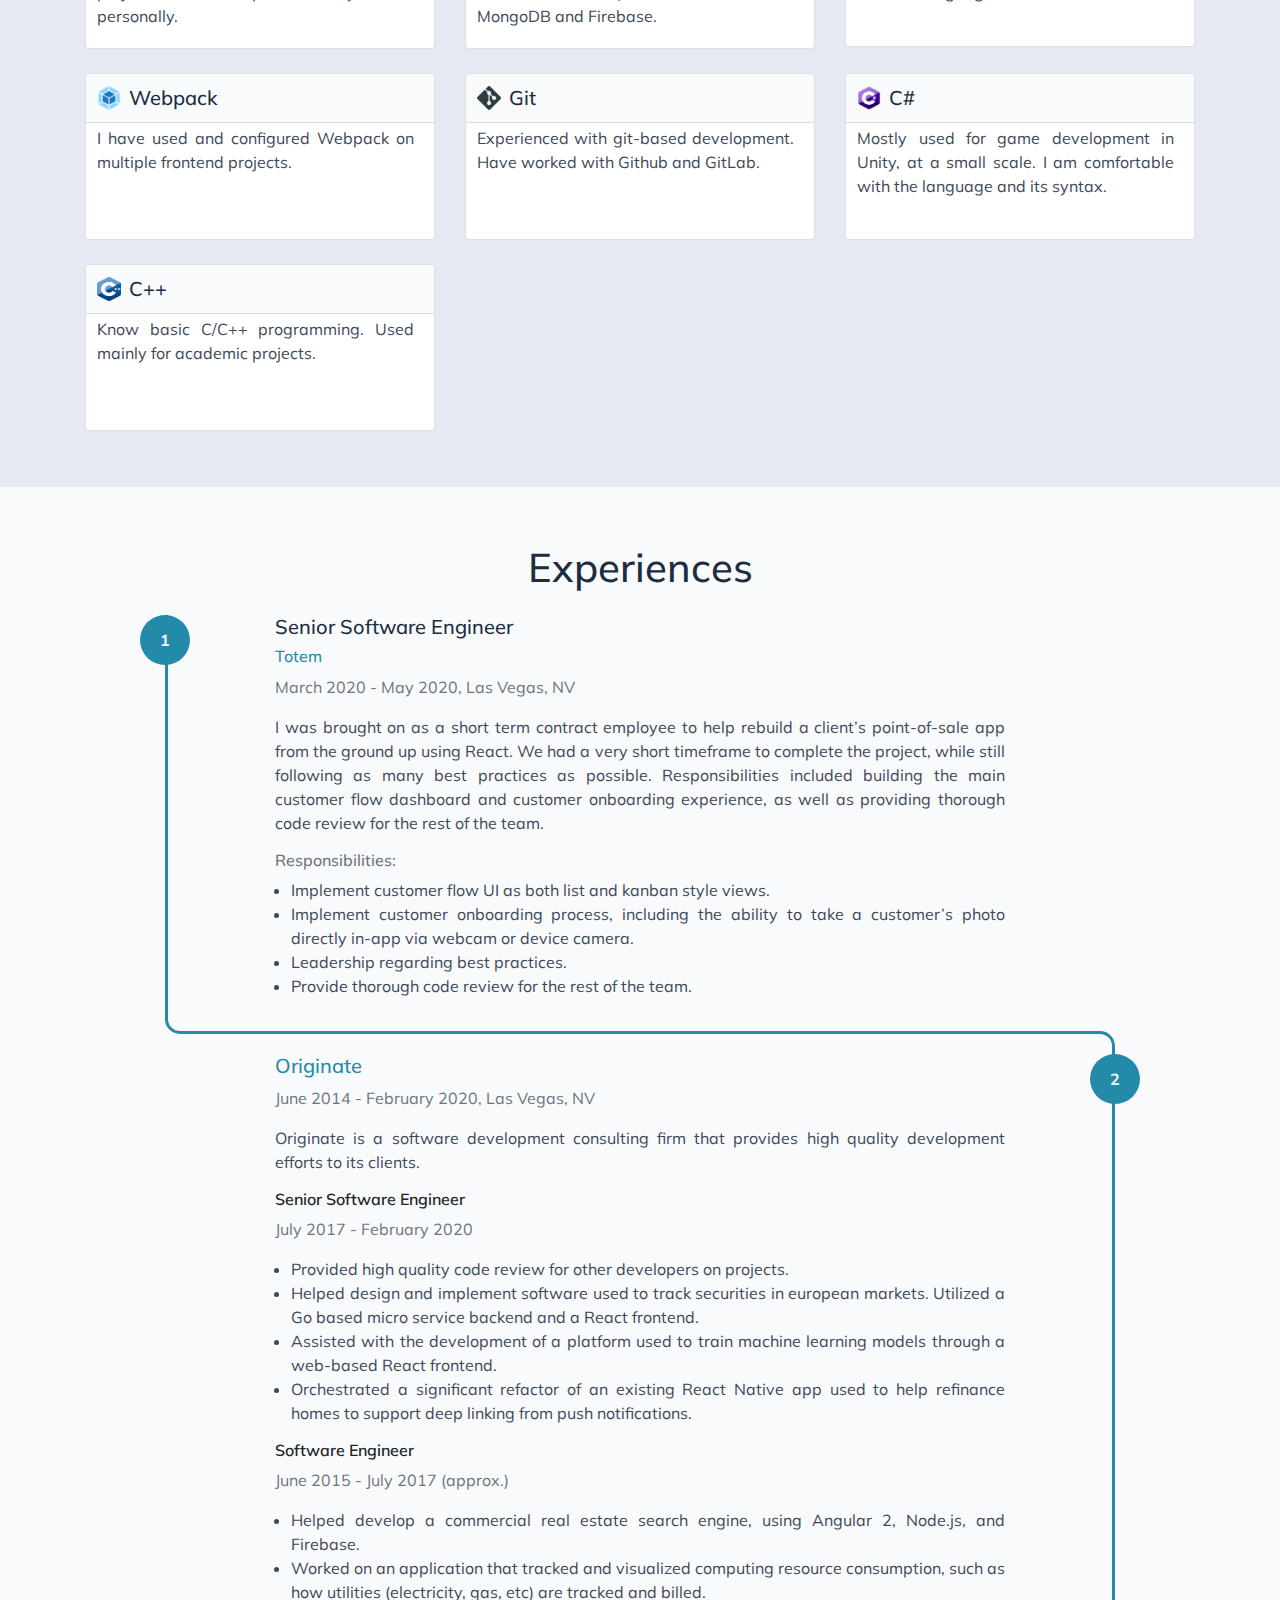
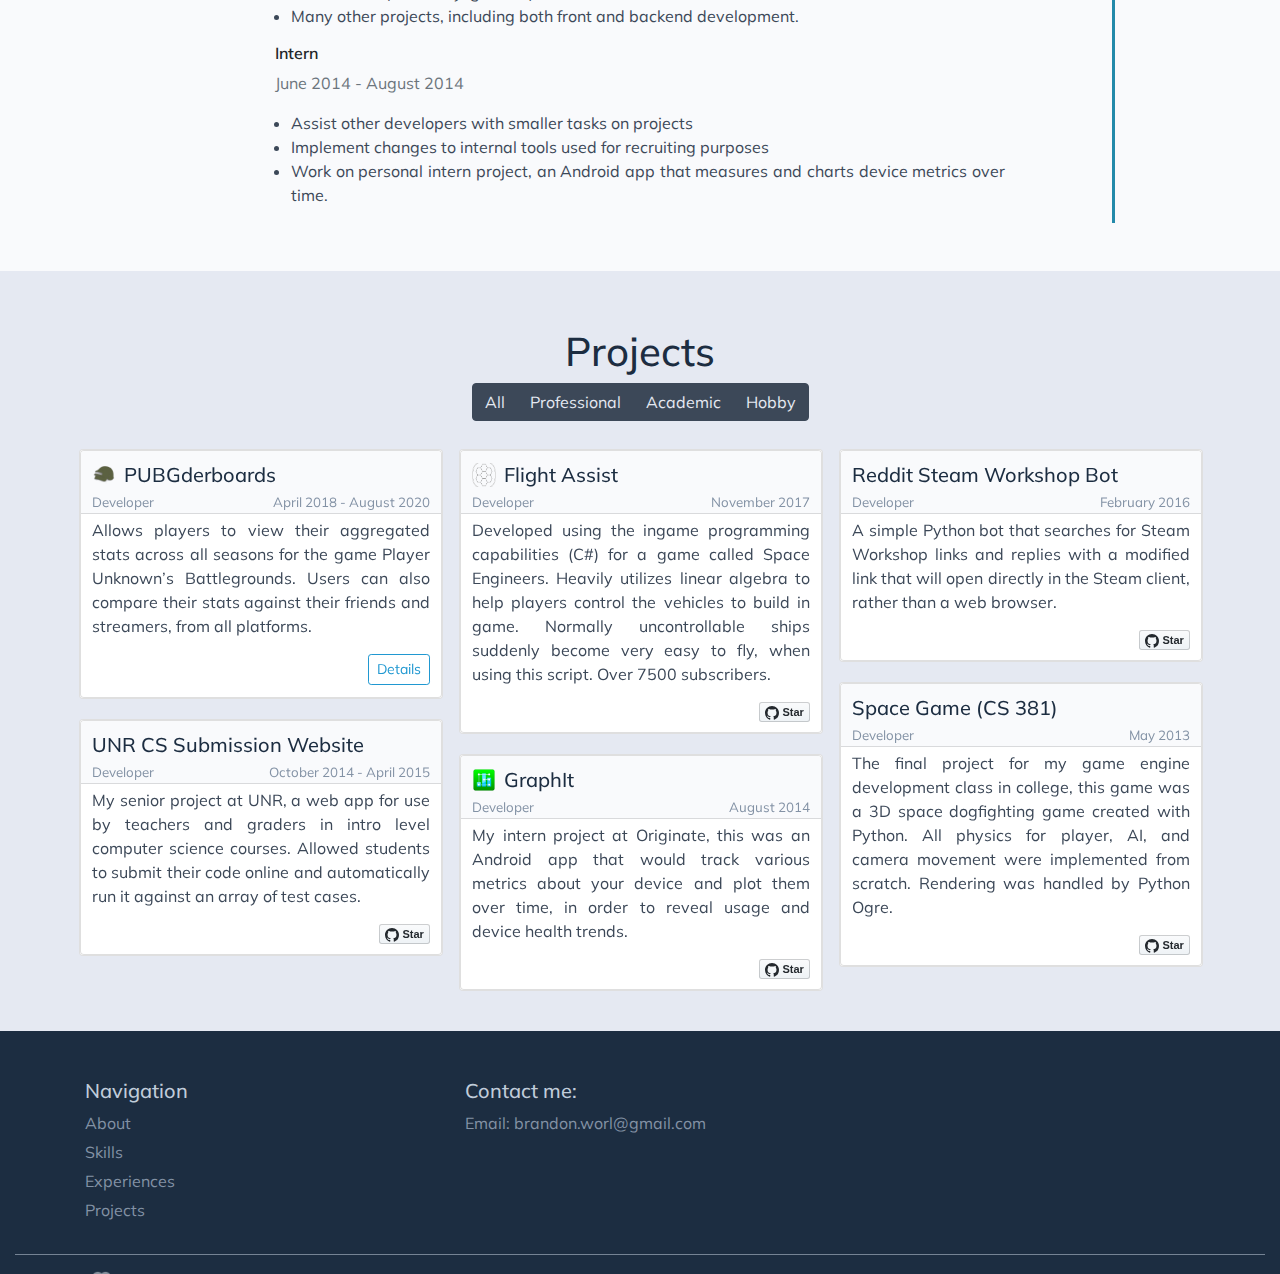
==== commit 50c5c9b4: "fix base url maybe?" ====
--- a/index.html
+++ b/index.html
@@ -9,28 +9,28 @@
 <meta http-equiv="X-UA-Compatible" content="ie=edge" />
 
 
-<link rel="stylesheet" href="/naosyth.github.io/assets/css/bootstrap.min.css"/>
-<link rel="stylesheet" href="/naosyth.github.io/assets/css/layouts/main.css"/>
-<link rel="stylesheet" href="/naosyth.github.io/assets/css/style.css"/>
-<link rel="stylesheet" href="/naosyth.github.io/assets/css/navigators/navbar.css"/>
+<link rel="stylesheet" href="/assets/css/bootstrap.min.css"/>
+<link rel="stylesheet" href="/assets/css/layouts/main.css"/>
+<link rel="stylesheet" href="/assets/css/style.css"/>
+<link rel="stylesheet" href="/assets/css/navigators/navbar.css"/>
 
 
 <link href="https://fonts.googleapis.com/css2?family=Muli:wght@300;400;500;600" rel="stylesheet">
 <link rel="stylesheet" href="https://cdnjs.cloudflare.com/ajax/libs/font-awesome/5.11.2/css/all.min.css" />
 
 
-<link rel="icon" type="image/png" href="/assets/images/favicon.png" />
-
-
-<link rel="stylesheet" href="/naosyth.github.io/assets/css/style.css"/>
-
-    <link rel="stylesheet" href="/naosyth.github.io/assets/css/sections/home.css"/>
-    <link rel="stylesheet" href="/naosyth.github.io/assets/css/sections/about.css"/>
-    <link rel="stylesheet" href="/naosyth.github.io/assets/css/sections/skills.css"/>
-    <link rel="stylesheet" href="/naosyth.github.io/assets/css/sections/experiences.css"/>
-    <link rel="stylesheet" href="/naosyth.github.io/assets/css/sections/projects.css"/>
-    <link rel="stylesheet" href="/naosyth.github.io/assets/css/sections/recent-posts.css"/>
-    <link rel="stylesheet" href="/naosyth.github.io/assets/css/sections/achievements.css"/>
+<link rel="icon" type="image/png" href="https://naosyth.github.io/assets/images/favicon.png" />
+
+
+<link rel="stylesheet" href="/assets/css/style.css"/>
+
+    <link rel="stylesheet" href="/assets/css/sections/home.css"/>
+    <link rel="stylesheet" href="/assets/css/sections/about.css"/>
+    <link rel="stylesheet" href="/assets/css/sections/skills.css"/>
+    <link rel="stylesheet" href="/assets/css/sections/experiences.css"/>
+    <link rel="stylesheet" href="/assets/css/sections/projects.css"/>
+    <link rel="stylesheet" href="/assets/css/sections/recent-posts.css"/>
+    <link rel="stylesheet" href="/assets/css/sections/achievements.css"/>
 
     
     
@@ -53,8 +53,8 @@
 
 <nav class="navbar navbar-expand-xl top-navbar initial-navbar" id="top-navbar">
   <div class="container">
-    <a class="navbar-brand" href="/naosyth.github.io">
-      <img src="/assets/images/inverted-logo.png" id="logo">Brandon Worl&#39;s Portfolio</a>
+    <a class="navbar-brand" href="/">
+      <img src="https://naosyth.github.io/assets/images/inverted-logo.png" id="logo">Brandon Worl&#39;s Portfolio</a>
     <button
       class="navbar-toggler navbar-dark"
       id="navbar-toggler"
@@ -161,8 +161,8 @@
     </div>
   </div>
   
-  <img src="/assets/images/main-logo.png" class="d-none" id="main-logo">
-  <img src="/assets/images/inverted-logo.png" class="d-none" id="inverted-logo">
+  <img src="https://naosyth.github.io/assets/images/main-logo.png" class="d-none" id="main-logo">
+  <img src="https://naosyth.github.io/assets/images/inverted-logo.png" class="d-none" id="inverted-logo">
 </nav>
 
 
@@ -192,10 +192,10 @@
 <div class="container-fluid home" id="home">
   <div
     class="background container-fluid"
-    style="background-image: url('naosyth.github.io/images/background.jpg');"
+    style="background-image: url('https://naosyth.github.io/images/background.jpg');"
   ></div>
   <div class="container content text-center">
-    <img src="naosyth.github.io/images/avatar.jpg"
+    <img src="https://naosyth.github.io/images/avatar.jpg"
       class="rounded-circle mx-auto d-block img-fluid"
     />
     <h1 class="greeting"> Hi, I am Brandon</h1>
@@ -286,7 +286,7 @@
         </ul>
       </div>
       
-      <a href="naosyth.github.io/files/resume.pdf" target="#"
+      <a href="https://naosyth.github.io/files/resume.pdf" target="#"
         ><button class="btn btn-dark">My resume</button></a
       >
       
@@ -452,7 +452,7 @@
     <div class="card">
       <div class="card-head d-flex">
         
-        <img class="card-img-xs" src="naosyth.github.io/images/skills/react.svg" alt="React" />
+        <img class="card-img-xs" src="https://naosyth.github.io/images/skills/react.svg" alt="React" />
         
         <h5 class="card-title">React</h5>
       </div>
@@ -469,7 +469,7 @@
     <div class="card">
       <div class="card-head d-flex">
         
-        <img class="card-img-xs" src="naosyth.github.io/images/skills/database.png" alt="Databases" />
+        <img class="card-img-xs" src="https://naosyth.github.io/images/skills/database.png" alt="Databases" />
         
         <h5 class="card-title">Databases</h5>
       </div>
@@ -486,7 +486,7 @@
     <div class="card">
       <div class="card-head d-flex">
         
-        <img class="card-img-xs" src="naosyth.github.io/images/skills/python.png" alt="Python" />
+        <img class="card-img-xs" src="https://naosyth.github.io/images/skills/python.png" alt="Python" />
         
         <h5 class="card-title">Python</h5>
       </div>
@@ -503,7 +503,7 @@
     <div class="card">
       <div class="card-head d-flex">
         
-        <img class="card-img-xs" src="naosyth.github.io/images/skills/webpack.png" alt="Webpack" />
+        <img class="card-img-xs" src="https://naosyth.github.io/images/skills/webpack.png" alt="Webpack" />
         
         <h5 class="card-title">Webpack</h5>
       </div>
@@ -520,7 +520,7 @@
     <div class="card">
       <div class="card-head d-flex">
         
-        <img class="card-img-xs" src="naosyth.github.io/images/skills/git.png" alt="Git" />
+        <img class="card-img-xs" src="https://naosyth.github.io/images/skills/git.png" alt="Git" />
         
         <h5 class="card-title">Git</h5>
       </div>
@@ -537,7 +537,7 @@
     <div class="card">
       <div class="card-head d-flex">
         
-        <img class="card-img-xs" src="naosyth.github.io/images/skills/c-sharp.png" alt="C#" />
+        <img class="card-img-xs" src="https://naosyth.github.io/images/skills/c-sharp.png" alt="C#" />
         
         <h5 class="card-title">C#</h5>
       </div>
@@ -554,7 +554,7 @@
     <div class="card">
       <div class="card-head d-flex">
         
-        <img class="card-img-xs" src="naosyth.github.io/images/skills/c-plus-plus.png" alt="C&#43;&#43;" />
+        <img class="card-img-xs" src="https://naosyth.github.io/images/skills/c-plus-plus.png" alt="C&#43;&#43;" />
         
         <h5 class="card-title">C&#43;&#43;</h5>
       </div>
@@ -776,7 +776,7 @@
         <div>
           <div class="d-flex">
             
-            <img class="card-img-xs" src="naosyth.github.io/images/projects/pubgderboards.png" alt="PUBGderboards" />
+            <img class="card-img-xs" src="https://naosyth.github.io/images/projects/pubgderboards.png" alt="PUBGderboards" />
             
             <h5 class="card-title mb-0">PUBGderboards</h5>
           </div>
@@ -814,7 +814,7 @@
         <div>
           <div class="d-flex">
             
-            <img class="card-img-xs" src="naosyth.github.io/images/projects/flightassist.png" alt="Flight Assist" />
+            <img class="card-img-xs" src="https://naosyth.github.io/images/projects/flightassist.png" alt="Flight Assist" />
             
             <h5 class="card-title mb-0">Flight Assist</h5>
           </div>
@@ -930,7 +930,7 @@
         <div>
           <div class="d-flex">
             
-            <img class="card-img-xs" src="naosyth.github.io/images/projects/graphit.png" alt="GraphIt" />
+            <img class="card-img-xs" src="https://naosyth.github.io/images/projects/graphit.png" alt="GraphIt" />
             
             <h5 class="card-title mb-0">GraphIt</h5>
           </div>
@@ -1100,7 +1100,7 @@
     <div class="row text-left">
       <div class="col-md-4">
         <a id="theme" href="https://github.com/hossainemruz/toha" target="#">
-          <img src="/naosyth.github.io/assets/images/inverted-logo.png">
+          <img src="/assets/images/inverted-logo.png">
           Toha
         </a>
       </div>
@@ -1108,7 +1108,7 @@
       <div class="col-md-4 text-right">
         <a id="hugo" href="https://gohugo.io/">Powered by
         <img
-          src="/naosyth.github.io/assets/images/hugo-logo-wide.svg"
+          src="/assets/images/hugo-logo-wide.svg"
           alt="Hugo Logo"
           height="18"
         />
@@ -1118,18 +1118,18 @@
   </div>
 </footer>
 
-    <script src="/naosyth.github.io/assets/js/jquery-3.4.1.min.js"></script>
-<script src="/naosyth.github.io/assets/js/popper.min.js"></script>
-<script src="/naosyth.github.io/assets/js/bootstrap.min.js"></script>
-
-<script src="/naosyth.github.io/assets/js/navbar.js"></script>
-<script src="/naosyth.github.io/assets/js/main.js"></script>
-
-
-    
-    <script src="/naosyth.github.io/assets/js/itype.min.js"></script>
-    <script src="/naosyth.github.io/assets/js/github-button.js"></script>
-    <script src="/naosyth.github.io/assets/js/home.js"></script>
-    <script src="/naosyth.github.io/assets/js/jquery.filterizr.min.js"></script>
+    <script src="/assets/js/jquery-3.4.1.min.js"></script>
+<script src="/assets/js/popper.min.js"></script>
+<script src="/assets/js/bootstrap.min.js"></script>
+
+<script src="/assets/js/navbar.js"></script>
+<script src="/assets/js/main.js"></script>
+
+
+    
+    <script src="/assets/js/itype.min.js"></script>
+    <script src="/assets/js/github-button.js"></script>
+    <script src="/assets/js/home.js"></script>
+    <script src="/assets/js/jquery.filterizr.min.js"></script>
   </body>
 </html>
--- a/assets/css/layouts/main.css
+++ b/assets/css/layouts/main.css
@@ -0,0 +1,294 @@
+/* ========= Colors ============
+Heading:     #1C2D41
+Paragraph:   #3C4858
+Iconography: #8392A5
+Secondary:   #C0CCDA
+Dirty Snow:  #E5E9F2
+Snow:        #F9FAFC
+
+Magenta: #7551E9
+Orange:  #FF7D51
+Pink:    #ED63D2
+Green:   #2DCA73
+Yellow:  #FFC212
+*/
+
+body {
+  background-color: #f9fafc;
+  font-family: "Muli";
+}
+
+h1,
+h2,
+h3,
+h4,
+h5 {
+  color: #1c2d41;
+}
+
+strong {
+  color: #1c2d41 !important;
+}
+
+p {
+  color: #3c4858;
+}
+
+a {
+  color: #248aaa;
+}
+
+a:hover {
+  color: #207089;
+}
+
+.nav-button {
+  background-color: transparent;
+  border: 1px solid transparent;
+  border-radius: 0.25rem;
+  color: #8392a5;
+}
+
+.btn-dark {
+  background-color: #3c4858;
+  border-color: #3c4858;
+  color: #e5e9f2;
+  transition: all 0.3s ease-out;
+}
+
+.btn-dark:hover,
+.btn-dark:focus {
+  background-color: #248aaa;
+  border-color: #248aaa;
+  transition: all 0.3s ease-out;
+}
+
+.btn-outline-info {
+  color: #2098d1 !important;
+  border-color: #2098d1 !important;
+}
+
+.btn-outline-info:hover {
+  background-color: #2098d1 !important;
+  color: #e5e9f2 !important;
+}
+
+.btn-info {
+  background-color: #248aaa !important;
+  color: #e5e9f2 !important;
+}
+
+.btn-info:hover {
+  background-color: #2098d1 !important;
+  color: #e5e9f2 !important;
+}
+
+.bg-white {
+  background-color: #f9fafc !important;
+}
+
+.bg-dimmed {
+  background-color: #e5e9f2;
+}
+
+.anchor {
+  padding-top: 3.5rem;
+}
+
+img.center {
+  display: block;
+  margin-left: auto;
+  margin-right: auto;
+}
+
+img.left {
+  display: block;
+  margin-right: auto;
+}
+
+img.right {
+  display: block;
+  margin-left: auto;
+}
+
+.card {
+  box-shadow: none;
+  transition: all 0.3s ease-out;
+  overflow: hidden;
+}
+
+.card-img-sm {
+  width: 32px;
+  height: 32px;
+}
+
+.card-img-xs {
+  width: 24px;
+  height: 24px;
+}
+
+.card:hover,
+.card:focus {
+  box-shadow: 0px 8px 56px rgba(15, 80, 100, 0.16);
+  border: 1px solid #fff;
+  transition: all 0.3s ease-out;
+}
+
+.card .card-head {
+  height: 172px;
+  -o-object-fit: cover;
+  object-fit: cover;
+  overflow: hidden;
+}
+
+.card-img-top {
+  transition: all 0.3s ease-out !important;
+}
+
+.card:hover .card-head .card-img-top,
+.card:focus .card-head .card-img-top {
+  transition: all 0.3s ease-out;
+  transform: scale(1.2);
+}
+
+.card-body {
+  text-align: justify;
+}
+
+.sub-title {
+  color: #c0ccda;
+  font-size: 10pt;
+}
+
+/* --- FOOTER START --- */
+
+.footer {
+  color: #8392a5 !important;
+  background-color: #1c2d41;
+  position: relative;
+  z-index: 9999;
+}
+
+.footer h5 {
+  color: #c0ccda;
+}
+.footer a {
+  color: #8392a5;
+  transition: all 0.3s ease-out;
+}
+
+.footer a:hover {
+  margin-left: 5px;
+  transition: all 0.3s ease-out;
+}
+
+.footer ul {
+  list-style: none;
+  padding-left: 0;
+}
+
+.footer li {
+  margin-top: 5px;
+}
+
+.footer hr {
+  background-color: #8392a5;
+}
+
+.footer p:first-child {
+  color: #c0ccda;
+}
+
+.footer input {
+  background-color: #c0ccda;
+}
+
+.footer input:focus {
+  background-color: #e5e9f2;
+}
+
+.footer #theme {
+  color: #c0ccda;
+}
+
+.footer #theme img {
+  width: 32px;
+}
+
+.footer #hugo:hover {
+  margin-right: 5px;
+  transition: all 0.3s ease-out;
+}
+
+/* --- FOOTER END ---- */
+
+/* ============= Device specific fixes ======= */
+
+/* Large screens such as TV */
+@media only screen and (min-width: 1824px) {
+}
+
+/* Extra large devices (large desktops, 1200px and up) */
+
+@media (max-width: 1400px) {
+}
+
+@media (max-width: 1200px) {
+}
+
+/* IPad Pro */
+@media (max-width: 1024px) {
+  .content-section .languageSelector {
+    position: fixed;
+    right: 0.5rem;
+    bottom: 1rem;
+    z-index: 10000000;
+    background-color: #f9fafc;
+    box-shadow: 0px 8px 56px rgba(15, 80, 100, 0.16);
+  }
+}
+
+/*  Large devices (desktops, 992px and up) */
+
+@media (max-width: 992px) {
+}
+
+/* Medium devices (tablets, 768px and up) */
+
+@media only screen and (max-width: 768px) {
+}
+
+/* Small devices (landscape phones, 576px and up) */
+
+@media only screen and (max-width: 576px) {
+  .skills-section .container,
+  .projects-section .container {
+    padding-left: 0.3rem;
+    padding-right: 0.3rem;
+  }
+
+  .section-holder {
+    padding-left: 5px;
+    padding-right: 5px;
+  }
+
+  .skills-section,
+  .projects-section,
+  .recent-posts-section,
+  .achievements-section {
+    padding-left: 0;
+    padding-right: 0;
+  }
+}
+
+/* iPhoneX, iPhone 6,7,8 */
+@media only screen and (max-width: 375px) {
+}
+
+/* Galaxy S5, Moto G4 */
+@media only screen and (max-width: 360px) {
+}
+
+/* iPhone 5 or before */
+@media only screen and (max-width: 320px) {
+}
--- a/assets/css/style.css
+++ b/assets/css/style.css
@@ -0,0 +1 @@
+
--- a/assets/css/navigators/navbar.css
+++ b/assets/css/navigators/navbar.css
@@ -0,0 +1,301 @@
+.top-navbar {
+  position: fixed;
+  left: 0;
+  top: 0;
+  width: 100%;
+  height: 50px;
+  z-index: 99999;
+  transition: all 0.4s ease-out;
+  margin: 0;
+  padding-top: 0.1rem;
+  text-align: center;
+}
+
+/* --- initial state start ------ */
+
+.initial-navbar {
+  background-color: transparent;
+}
+
+.initial-navbar .navbar-brand {
+  color: #c0ccda;
+  font-weight: 600;
+}
+
+.initial-navbar li a {
+  color: #c0ccda;
+}
+
+.initial-navbar .navbar-nav .active,
+.initial-navbar li a:hover {
+  color: #f9fafc;
+  transition: all 0.3s ease-out;
+}
+
+.navbar-collapse {
+  margin-top: -5px;
+}
+
+.navbar-collapse.show,
+.navbar-collapse.collapsing {
+  background-color: #f9fafc;
+  padding-left: 1rem;
+}
+
+/* --- initial state end ------ */
+
+/* --- state after scroll start --- */
+
+.final-navbar {
+  background-color: #f9fafc;
+  color: #1c2d41;
+  transition: all 0.3s ease-out;
+}
+
+.final-navbar .navbar-brand {
+  color: #1c2d41;
+  font-weight: 600;
+}
+
+.final-navbar li a {
+  color: #1c2d41;
+  font-weight: 500;
+  transition: all 0.3s ease-out;
+  border-bottom: 2px solid#F9FAFC;
+}
+
+.final-navbar .navbar-nav .active,
+.final-navbar li a:hover {
+  color: #2098d1;
+  transition: all 0.3s ease-out;
+  border-bottom: 2px solid #2098d1;
+  background: rgb(2, 0, 36);
+  background: linear-gradient(
+    90deg,
+    rgba(2, 0, 36, 1) 0%,
+    rgba(34, 136, 168, 0.1) 0%
+  );
+}
+
+.navbar-collapse.show li a,
+.navbar-collapse.collapsing li a {
+  color: #1c2d41;
+  font-weight: 500;
+  transition: all 0.3s ease-out;
+}
+
+.navbar-collapse.show .navbar-nav .active,
+.navbar-collapse.show .navbar-nav a:hover {
+  color: #2098d1;
+}
+
+#top-navbar-divider {
+  margin-top: 10px;
+}
+
+/* --- state after scroll end --- */
+
+#top-navbar-divider {
+  background: rgba(192, 204, 218, 0.8);
+  height: 20px;
+  width: 2px;
+}
+
+.final-navbar #top-navbar-divider {
+  background: rgba(0, 0, 0, 0.6);
+}
+
+#top-navbar-divider {
+  height: 20px;
+  width: 2px;
+}
+
+.navbar-brand img {
+  width: 42px;
+  padding: 5px;
+  margin-left: -10px;
+}
+
+.top-navbar .dropdown-menu {
+  box-shadow: 0px 8px 56px rgba(15, 80, 100, 0.16);
+  border: 1px solid #fff;
+  max-height: 0vh;
+  overflow: hidden;
+  display: block;
+  visibility: hidden;
+  transition: all 0.3s ease-out;
+}
+
+.top-navbar .dropdown-menu.show {
+  max-height: 100vh;
+  visibility: visible;
+  transition: all 0.3s ease-in;
+}
+
+.top-navbar .dropdown-menu a {
+  color: #1c2d41;
+  border-bottom: none;
+}
+
+.top-navbar .dropdown-menu a:hover {
+  color: #2098d1;
+  transition: all 0.3s ease-out;
+  border-bottom: none;
+  background: rgb(2, 0, 36);
+  background: linear-gradient(
+    90deg,
+    rgba(2, 0, 36, 1) 0%,
+    rgba(34, 136, 168, 0.2) 0%
+  );
+}
+
+/* ============= Device specific fixes ======= */
+
+/* Large screens such as TV */
+@media only screen and (min-width: 1824px) {
+}
+
+/* Extra large devices (large desktops, 1200px and up) */
+
+@media (max-width: 1400px) {
+}
+
+@media (max-width: 1200px) {
+}
+
+/* IPad Pro */
+@media (max-width: 1024px) {
+  .top-navbar {
+    height: -webkit-fit-content;
+    height: -moz-fit-content;
+    height: fit-content;
+    padding-bottom: 0px;
+    padding-top: 0px;
+  }
+
+  .top-navbar .container {
+    max-width: 100%;
+  }
+
+  .initial-navbar .navbar-nav .active,
+  .initial-navbar li a:hover {
+    color: #2098d1;
+    transition: all 0.3s ease-out;
+  }
+
+  .final-navbar .navbar-nav .active,
+  .final-navbar li a:hover {
+    color: #2098d1;
+    transition: none;
+
+    border-bottom: none;
+    background: transparent;
+  }
+
+  .final-navbar li a {
+    border-bottom: none;
+  }
+
+  .dropdown-divider {
+    border-top: 1px solid #c0ccda;
+  }
+  #top-navbar-divider {
+    background: rgba(0, 0, 0, 0.6);
+    height: auto;
+    width: auto;
+    margin-right: 15px;
+  }
+  .top-navbar .dropdown-menu {
+    text-align: center;
+    margin-bottom: 0.5rem;
+    margin-right: 1rem;
+    transition: all 0.3s ease-out;
+  }
+}
+
+/*  Large devices (desktops, 992px and up) */
+
+@media (max-width: 992px) {
+  .initial-navbar .navbar-nav .active,
+  .initial-navbar li a:hover {
+    color: #2098d1;
+    transition: all 0.3s ease-out;
+  }
+
+  .final-navbar .navbar-nav .active,
+  .final-navbar li a:hover {
+    color: #2098d1;
+    transition: none;
+
+    border-bottom: none;
+    background: transparent;
+  }
+
+  .final-navbar li a {
+    border-bottom: none;
+  }
+
+  .dropdown-divider {
+    border-top: 1px solid #c0ccda;
+  }
+  #top-navbar-divider {
+    background: rgba(0, 0, 0, 0.6);
+    height: auto;
+    width: auto;
+    margin-right: 15px;
+  }
+}
+
+/* Medium devices (tablets, 768px and up) */
+
+@media only screen and (max-width: 768px) {
+  .initial-navbar .navbar-nav .active,
+  .initial-navbar li a:hover {
+    color: #2098d1;
+    transition: all 0.3s ease-out;
+  }
+
+  .final-navbar .navbar-nav .active,
+  .final-navbar li a:hover {
+    color: #2098d1;
+    transition: none;
+
+    border-bottom: none;
+    background: transparent;
+  }
+
+  .final-navbar li a {
+    border-bottom: none;
+  }
+
+  .dropdown-divider {
+    border-top: 1px solid #c0ccda;
+  }
+  #top-navbar-divider {
+    background: rgba(0, 0, 0, 0.6);
+    height: auto;
+    width: auto;
+    margin-right: 15px;
+  }
+}
+
+/* Small devices (landscape phones, 576px and up) */
+
+@media only screen and (max-width: 576px) {
+  .top-navbar .dropdown-menu {
+    margin-left: -1rem;
+    margin-right: 0rem;
+  }
+}
+
+/* iPhoneX, iPhone 6,7,8 */
+@media only screen and (max-width: 375px) {
+}
+
+/* Galaxy S5, Moto G4 */
+@media only screen and (max-width: 360px) {
+}
+
+/* iPhone 5 or before */
+@media only screen and (max-width: 320px) {
+}
--- a/assets/css/style.css
+++ b/assets/css/style.css
@@ -0,0 +1 @@
+
--- a/assets/css/sections/home.css
+++ b/assets/css/sections/home.css
@@ -0,0 +1,163 @@
+.home {
+  height: 100vh;
+  padding: 0;
+  margin: 0;
+  color: #f9fafc;
+  overflow: hidden;
+}
+
+.background {
+  height: 100%;
+  width: 100%;
+  padding: 0;
+  margin: 0;
+  background-attachment: fixed;
+  background-position: center;
+  transform: scale(1.1);
+  filter: blur(3px);
+  background-size: cover;
+}
+
+/*
+  Resolves https://github.com/hossainemruz/toha/issues/70
+
+  fixed attached images use the whole <body> size. On mobile this can get really
+  tall which blows your image out. Setting the attachment back to scroll allows
+  your cover image to stretch within its own container
+*/
+@supports (-webkit-touch-callout: none) {
+  .background {
+    background-attachment: scroll;
+  }
+}
+
+.content {
+  position: relative;
+  top: -65%;
+  height: 60%;
+}
+
+.home img {
+  width: 148px;
+  height: 148px;
+  background-color: #e7e7ef;
+  padding: 5px;
+  margin-bottom: 10px;
+}
+
+.home .greeting {
+  color: #f9fafc;
+}
+
+.home .typing-carousel {
+  font-size: 14pt;
+  color: #f0f0f0;
+}
+
+#typing-carousel-data {
+  display: none;
+}
+
+.arrow {
+  position: absolute;
+  color: #f9fafc;
+  font-size: 1.5rem;
+  bottom: 0;
+}
+
+.bounce {
+  -webkit-animation: bounce 2s infinite;
+          animation: bounce 2s infinite;
+}
+
+@-webkit-keyframes bounce {
+  0%,
+  20%,
+  50%,
+  80%,
+  100% {
+    transform: translateY(0);
+  }
+  40% {
+    transform: translateY(-30px);
+  }
+  60% {
+    transform: translateY(-15px);
+  }
+}
+
+@keyframes bounce {
+  0%,
+  20%,
+  50%,
+  80%,
+  100% {
+    transform: translateY(0);
+  }
+  40% {
+    transform: translateY(-30px);
+  }
+  60% {
+    transform: translateY(-15px);
+  }
+}
+
+/* ============= Device specific fixes ======= */
+
+/* Large screens such as TV */
+@media only screen and (min-width: 1824px) {
+}
+
+/* Extra large devices (large desktops, 1200px and up) */
+
+@media (max-width: 1400px) {
+}
+
+@media (max-width: 1200px) {
+}
+
+/* IPad Pro */
+@media (max-width: 1024px) {
+}
+
+/*  Large devices (desktops, 992px and up) */
+
+@media (max-width: 992px) {
+}
+
+/* Medium devices (tablets, 768px and up) */
+
+@media only screen and (max-width: 768px) {
+}
+
+/* Small devices (landscape phones, 576px and up) */
+
+@media only screen and (max-width: 576px) {
+  .content {
+    position: relative;
+    top: -75%;
+    height: 65%;
+  }
+
+  .home img {
+    width: 140px;
+    max-width: 50%;
+    height: auto;
+  }
+
+  .home .greeting {
+    font-size: 24pt;
+  }
+}
+
+/* iPhoneX, iPhone 6,7,8 */
+@media only screen and (max-width: 375px) {
+}
+
+/* Galaxy S5, Moto G4 */
+@media only screen and (max-width: 360px) {
+}
+
+/* iPhone 5 or before */
+@media only screen and (max-width: 320px) {
+}
--- a/assets/css/sections/about.css
+++ b/assets/css/sections/about.css
@@ -0,0 +1,516 @@
+.social-link {
+  list-style: none;
+  padding: 0.2rem;
+}
+
+.social-link a {
+  font-size: 1.5rem;
+  color: #3c4858;
+  padding: 0.5rem;
+}
+
+.social-link a:hover {
+  color: #248aaa;
+  transition: all 0.3s ease-in;
+}
+
+.circular-progress {
+  width: 150px;
+  height: 150px;
+  line-height: 150px;
+  background: none;
+  margin: 0 auto;
+  box-shadow: none;
+  position: relative;
+}
+
+.circular-progress:after {
+  content: "";
+  width: 100%;
+  height: 100%;
+  border-radius: 50%;
+  border: 12px solid #f9fafc;
+  position: absolute;
+  top: 0;
+  left: 0;
+}
+
+.circular-progress > span {
+  width: 50%;
+  height: 100%;
+  overflow: hidden;
+  position: absolute;
+  top: 0;
+  z-index: 1;
+}
+
+.circular-progress .circular-progress-left {
+  left: 0;
+}
+
+.circular-progress .circular-progress-bar {
+  width: 100%;
+  height: 100%;
+  background: none;
+  border-width: 12px;
+  border-style: solid;
+  position: absolute;
+  top: 0;
+}
+
+.circular-progress .circular-progress-left .circular-progress-bar {
+  left: 100%;
+  border-top-right-radius: 80px;
+  border-bottom-right-radius: 80px;
+  border-left: 0;
+  transform-origin: center left;
+}
+
+.circular-progress .circular-progress-right {
+  right: 0;
+}
+
+.circular-progress .circular-progress-right .circular-progress-bar {
+  left: -100%;
+  border-top-left-radius: 80px;
+  border-bottom-left-radius: 80px;
+  border-right: 0;
+  transform-origin: center right;
+  -webkit-animation: circular-loading-1 1.8s linear forwards;
+          animation: circular-loading-1 1.8s linear forwards;
+}
+
+.circular-progress .circular-progress-value {
+  width: 90%;
+  height: 90%;
+  border-radius: 50%;
+  background: #3c4858;
+  font-size: 1rem;
+  color: #f9fafc;
+  line-height: 135px;
+  text-align: center;
+  position: absolute;
+  top: 5%;
+  left: 5%;
+}
+
+.circular-progress.blue .circular-progress-bar {
+  border-color: #048dff;
+}
+
+.circular-progress.yellow .circular-progress-bar {
+  border-color: #eebb4d;
+}
+
+.circular-progress.pink .circular-progress-bar {
+  border-color: #ed63d2;
+}
+
+.circular-progress.green .circular-progress-bar {
+  border-color: #2dca73;
+}
+
+.circular-progress.sky .circular-progress-bar {
+  border-color: #00c9e3;
+}
+
+.circular-progress.orange .circular-progress-bar {
+  border-color: #ff7c7c;
+}
+
+.circular-progress-percentage-50 {
+  -webkit-animation: circular-loading-50 0s linear forwards 1.8s;
+          animation: circular-loading-50 0s linear forwards 1.8s;
+}
+
+.circular-progress-percentage-55 {
+  -webkit-animation: circular-loading-55 0.18s linear forwards 1.8s;
+          animation: circular-loading-55 0.18s linear forwards 1.8s;
+}
+
+.circular-progress-percentage-60 {
+  -webkit-animation: circular-loading-60 0.36s linear forwards 1.8s;
+          animation: circular-loading-60 0.36s linear forwards 1.8s;
+}
+
+.circular-progress-percentage-65 {
+  -webkit-animation: circular-loading-65 0.54s linear forwards 1.8s;
+          animation: circular-loading-65 0.54s linear forwards 1.8s;
+}
+
+.circular-progress-percentage-70 {
+  -webkit-animation: circular-loading-70 0.72s linear forwards 1.8s;
+          animation: circular-loading-70 0.72s linear forwards 1.8s;
+}
+
+.circular-progress-percentage-75 {
+  -webkit-animation: circular-loading-75 0.9s linear forwards 1.8s;
+          animation: circular-loading-75 0.9s linear forwards 1.8s;
+}
+
+.circular-progress-percentage-80 {
+  -webkit-animation: circular-loading-80 1.08s linear forwards 1.8s;
+          animation: circular-loading-80 1.08s linear forwards 1.8s;
+}
+
+.circular-progress-percentage-85 {
+  -webkit-animation: circular-loading-85 1.26s linear forwards 1.8s;
+          animation: circular-loading-85 1.26s linear forwards 1.8s;
+}
+
+.circular-progress-percentage-90 {
+  -webkit-animation: circular-loading-90 1.44s linear forwards 1.8s;
+          animation: circular-loading-90 1.44s linear forwards 1.8s;
+}
+
+.circular-progress-percentage-95 {
+  -webkit-animation: circular-loading-95 1.62s linear forwards 1.8s;
+          animation: circular-loading-95 1.62s linear forwards 1.8s;
+}
+
+.circular-progress-percentage-100 {
+  -webkit-animation: circular-loading-100 1.8s linear forwards 1.8s;
+          animation: circular-loading-100 1.8s linear forwards 1.8s;
+}
+
+@-webkit-keyframes circular-loading-50 {
+  0% {
+    transform: rotate(0deg);
+  }
+  100% {
+    transform: rotate(0deg);
+  }
+}
+
+@keyframes circular-loading-50 {
+  0% {
+    transform: rotate(0deg);
+  }
+  100% {
+    transform: rotate(0deg);
+  }
+}
+
+@-webkit-keyframes circular-loading-55 {
+  0% {
+    transform: rotate(0deg);
+  }
+  100% {
+    transform: rotate(18deg);
+  }
+}
+
+@keyframes circular-loading-55 {
+  0% {
+    transform: rotate(0deg);
+  }
+  100% {
+    transform: rotate(18deg);
+  }
+}
+
+@-webkit-keyframes circular-loading-60 {
+  0% {
+    transform: rotate(0deg);
+  }
+  100% {
+    transform: rotate(36deg);
+  }
+}
+
+@keyframes circular-loading-60 {
+  0% {
+    transform: rotate(0deg);
+  }
+  100% {
+    transform: rotate(36deg);
+  }
+}
+
+@-webkit-keyframes circular-loading-65 {
+  0% {
+    transform: rotate(0deg);
+  }
+  100% {
+    transform: rotate(54deg);
+  }
+}
+
+@keyframes circular-loading-65 {
+  0% {
+    transform: rotate(0deg);
+  }
+  100% {
+    transform: rotate(54deg);
+  }
+}
+
+@-webkit-keyframes circular-loading-70 {
+  0% {
+    transform: rotate(0deg);
+  }
+  100% {
+    transform: rotate(72deg);
+  }
+}
+
+@keyframes circular-loading-70 {
+  0% {
+    transform: rotate(0deg);
+  }
+  100% {
+    transform: rotate(72deg);
+  }
+}
+
+@-webkit-keyframes circular-loading-75 {
+  0% {
+    transform: rotate(0deg);
+  }
+  100% {
+    transform: rotate(90deg);
+  }
+}
+
+@keyframes circular-loading-75 {
+  0% {
+    transform: rotate(0deg);
+  }
+  100% {
+    transform: rotate(90deg);
+  }
+}
+
+@-webkit-keyframes circular-loading-80 {
+  0% {
+    transform: rotate(0deg);
+  }
+  100% {
+    transform: rotate(108deg);
+  }
+}
+
+@keyframes circular-loading-80 {
+  0% {
+    transform: rotate(0deg);
+  }
+  100% {
+    transform: rotate(108deg);
+  }
+}
+
+@-webkit-keyframes circular-loading-85 {
+  0% {
+    transform: rotate(0deg);
+  }
+  100% {
+    transform: rotate(126deg);
+  }
+}
+
+@keyframes circular-loading-85 {
+  0% {
+    transform: rotate(0deg);
+  }
+  100% {
+    transform: rotate(126deg);
+  }
+}
+
+@-webkit-keyframes circular-loading-90 {
+  0% {
+    transform: rotate(0deg);
+  }
+  100% {
+    transform: rotate(144deg);
+  }
+}
+
+@keyframes circular-loading-90 {
+  0% {
+    transform: rotate(0deg);
+  }
+  100% {
+    transform: rotate(144deg);
+  }
+}
+
+@-webkit-keyframes circular-loading-95 {
+  0% {
+    transform: rotate(0deg);
+  }
+  100% {
+    transform: rotate(162deg);
+  }
+}
+
+@keyframes circular-loading-95 {
+  0% {
+    transform: rotate(0deg);
+  }
+  100% {
+    transform: rotate(162deg);
+  }
+}
+
+@-webkit-keyframes circular-loading-100 {
+  0% {
+    transform: rotate(0deg);
+  }
+  100% {
+    transform: rotate(180deg);
+  }
+}
+
+@keyframes circular-loading-100 {
+  0% {
+    transform: rotate(0deg);
+  }
+  100% {
+    transform: rotate(180deg);
+  }
+}
+
+@-webkit-keyframes circular-loading-1 {
+  0% {
+    transform: rotate(0deg);
+  }
+  100% {
+    transform: rotate(180deg);
+  }
+}
+
+@keyframes circular-loading-1 {
+  0% {
+    transform: rotate(0deg);
+  }
+  100% {
+    transform: rotate(180deg);
+  }
+}
+
+@-webkit-keyframes circular-loading-2 {
+  0% {
+    transform: rotate(0deg);
+  }
+  100% {
+    transform: rotate(144deg);
+  }
+}
+
+@keyframes circular-loading-2 {
+  0% {
+    transform: rotate(0deg);
+  }
+  100% {
+    transform: rotate(144deg);
+  }
+}
+
+@-webkit-keyframes circular-loading-3 {
+  0% {
+    transform: rotate(0deg);
+  }
+  100% {
+    transform: rotate(90deg);
+  }
+}
+
+@keyframes circular-loading-3 {
+  0% {
+    transform: rotate(0deg);
+  }
+  100% {
+    transform: rotate(90deg);
+  }
+}
+
+@-webkit-keyframes circular-loading-4 {
+  0% {
+    transform: rotate(0deg);
+  }
+  100% {
+    transform: rotate(36deg);
+  }
+}
+
+@keyframes circular-loading-4 {
+  0% {
+    transform: rotate(0deg);
+  }
+  100% {
+    transform: rotate(36deg);
+  }
+}
+
+@-webkit-keyframes circular-loading-5 {
+  0% {
+    transform: rotate(0deg);
+  }
+  100% {
+    transform: rotate(126deg);
+  }
+}
+
+@keyframes circular-loading-5 {
+  0% {
+    transform: rotate(0deg);
+  }
+  100% {
+    transform: rotate(126deg);
+  }
+}
+
+@media only screen and (max-width: 990px) {
+  .circular-progress {
+    margin-bottom: 20px;
+  }
+}
+
+/* ============= Device specific fixes ======= */
+
+/* Large screens such as TV */
+@media only screen and (min-width: 1824px) {
+}
+
+/* Extra large devices (large desktops, 1200px and up) */
+
+@media (max-width: 1400px) {
+}
+
+@media (max-width: 1200px) {
+}
+
+/* IPad Pro */
+@media (max-width: 1024px) {
+}
+
+/*  Large devices (desktops, 992px and up) */
+
+@media (max-width: 992px) {
+}
+
+/* Medium devices (tablets, 768px and up) */
+
+@media only screen and (max-width: 768px) {
+  .about-section.container {
+    max-width: 100%;
+  }
+}
+
+/* Small devices (landscape phones, 576px and up) */
+
+@media only screen and (max-width: 576px) {
+}
+
+/* iPhoneX, iPhone 6,7,8 */
+@media only screen and (max-width: 375px) {
+}
+
+/* Galaxy S5, Moto G4 */
+@media only screen and (max-width: 360px) {
+}
+
+/* iPhone 5 or before */
+@media only screen and (max-width: 320px) {
+}
--- a/assets/css/sections/skills.css
+++ b/assets/css/sections/skills.css
@@ -0,0 +1,79 @@
+.skills-section .card .card-head {
+  background-color: #f9fafc;
+  height: -webkit-fit-content;
+  height: -moz-fit-content;
+  height: fit-content;
+  padding: 0.7rem;
+  padding-bottom: 0rem;
+  border-bottom: 0.0625rem solid rgba(0, 0, 0, 0.125);
+}
+
+.skills-section .skill-card-link {
+  text-decoration: none;
+}
+
+.skills-section .card .card-img-xs {
+  margin-right: 0.5rem;
+}
+
+.skills-section .card {
+  margin-top: 0.5rem;
+  margin-bottom: 0.5rem;
+}
+
+.skills-section .card .card-body {
+  padding-top: 0.2rem;
+  padding-left: 0.7rem;
+}
+
+/* ============= Device specific fixes ======= */
+
+/* Large screens such as TV */
+@media only screen and (min-width: 1824px) {
+}
+
+/* Extra large devices (large desktops, 1200px and up) */
+
+@media (max-width: 1400px) {
+}
+
+@media (max-width: 1200px) {
+}
+
+/* IPad Pro */
+@media (max-width: 1024px) {
+}
+
+/*  Large devices (desktops, 992px and up) */
+
+@media (max-width: 992px) {
+}
+
+/* Medium devices (tablets, 768px and up) */
+
+@media only screen and (max-width: 768px) {
+  .skills-section {
+    padding-left: 0;
+    padding-right: 0;
+  }
+  .skills-section .container {
+    max-width: 100%;
+  }
+}
+
+/* Small devices (landscape phones, 576px and up) */
+
+@media only screen and (max-width: 576px) {
+}
+
+/* iPhoneX, iPhone 6,7,8 */
+@media only screen and (max-width: 375px) {
+}
+
+/* Galaxy S5, Moto G4 */
+@media only screen and (max-width: 360px) {
+}
+
+/* iPhone 5 or before */
+@media only screen and (max-width: 320px) {
+}
--- a/assets/css/sections/experiences.css
+++ b/assets/css/sections/experiences.css
@@ -0,0 +1,165 @@
+.experiences-section {
+  padding-bottom: 1rem;
+}
+
+.experiences-section .timeline {
+  margin-top: 1.5rem !important;
+}
+
+.experiences-section ul {
+  padding-left: 1rem;
+}
+
+.experiences-section ul > li {
+  margin-left: 0;
+  color: #3c4858;
+}
+
+.experiences-section .designation {
+  font-weight: 600;
+}
+
+.circle {
+  padding: 13px 20px;
+  border-radius: 50%;
+  background-color: #248aaa;
+  color: #f9fafc;
+  max-height: 50px;
+  z-index: 2;
+}
+
+.timeline .vertical-line {
+  align-self: stretch;
+}
+
+.timeline .vertical-line::after {
+  content: "";
+  position: absolute;
+  border-left: 3px solid #248aaa;
+  z-index: 1;
+  height: 100%;
+  left: 50%;
+}
+
+.vertical-line-left-adjustment::after {
+  left: calc(50% - 3px) !important;
+}
+
+.timeline .horizontal-line div {
+  padding: 0;
+  height: 40px;
+}
+
+.timeline .horizontal-line hr {
+  border-top: 3px solid #248aaa;
+  margin: 0;
+  top: 17px;
+  position: relative;
+}
+
+.timeline .horizontal-line .timeline-side-div {
+  display: flex;
+  overflow: hidden;
+}
+
+.timeline .horizontal-line .corner {
+  border: 3px solid #248aaa;
+  width: 100%;
+  position: relative;
+  border-radius: 15px;
+}
+
+.top-left {
+  left: -50%;
+  top: -50%;
+}
+
+.top-right {
+  left: 50%;
+  top: -50%;
+}
+
+.bottom-left {
+  left: -50%;
+  top: calc(50% - 3px);
+}
+
+.bottom-right {
+  left: 50%;
+  top: calc(50% - 3px);
+}
+
+/* ============= Device specific fixes ======= */
+
+/* Large screens such as TV */
+@media only screen and (min-width: 1824px) {
+}
+
+/* Extra large devices (large desktops, 1200px and up) */
+
+@media (max-width: 1400px) {
+}
+
+@media (max-width: 1200px) {
+}
+
+/* IPad Pro */
+@media (max-width: 1024px) {
+}
+
+/*  Large devices (desktops, 992px and up) */
+
+@media (max-width: 992px) {
+}
+
+/* Medium devices (tablets, 768px and up) */
+
+@media only screen and (max-width: 768px) {
+  .experiences-section .container {
+    max-width: 100%;
+  }
+}
+
+/* Small devices (landscape phones, 576px and up) */
+
+@media only screen and (max-width: 576px) {
+}
+
+/* iPhoneX, iPhone 6,7,8 */
+@media only screen and (max-width: 375px) {
+  .top-left {
+    left: -52%;
+    top: -50%;
+  }
+
+  .top-right {
+    left: 52%;
+    top: -50%;
+  }
+}
+
+/* Galaxy S5, Moto G4 */
+@media only screen and (max-width: 360px) {
+  .top-left {
+    left: -56%;
+    top: -50%;
+  }
+
+  .top-right {
+    left: 56%;
+    top: -50%;
+  }
+}
+
+/* iPhone 5 or before */
+@media only screen and (max-width: 320px) {
+  .top-left {
+    left: -64%;
+    top: -50%;
+  }
+
+  .top-right {
+    left: 64%;
+    top: -50%;
+  }
+}
--- a/assets/css/sections/projects.css
+++ b/assets/css/sections/projects.css
@@ -0,0 +1,114 @@
+.projects-section .card .card-header {
+  background-color: #f9fafc;
+  padding: 0.7rem;
+  padding-bottom: 0rem;
+  text-decoration: none;
+}
+
+.projects-section .card .card-img-xs {
+  margin-right: 0.5rem;
+}
+
+.card .card-header .sub-title span:nth-child(1) {
+  float: left;
+}
+.card .card-header .sub-title span:nth-child(2) {
+  float: right;
+}
+
+.projects-section .card .card-body {
+  padding: 0.7rem;
+}
+
+.projects-section .card .card-header .sub-title {
+  color: #8392a5;
+  margin-top: 0.4rem;
+}
+
+.filtr-projects {
+  padding: 1rem !important;
+}
+
+/* ============= Device specific fixes ======= */
+
+/* Large screens such as TV */
+@media only screen and (min-width: 1824px) {
+}
+
+/* Extra large devices (large desktops, 1200px and up) */
+
+@media (max-width: 1400px) {
+}
+
+@media (max-width: 1200px) {
+}
+
+/* IPad Pro */
+@media (max-width: 1024px) {
+  .projects-section {
+    padding-left: 0;
+    padding-right: 0;
+    width: 100%;
+  }
+  .projects-section .container {
+    max-width: 100%;
+  }
+  .projects-section .filtr-projects {
+    padding: 0;
+  }
+  .projects-section .filtr-item {
+    padding-left: 0.2rem;
+    padding-right: 0.2rem;
+  }
+}
+
+/*  Large devices (desktops, 992px and up) */
+
+@media (max-width: 992px) {
+}
+
+/* Medium devices (tablets, 768px and up) */
+
+@media only screen and (max-width: 768px) {
+  .projects-section {
+    padding-left: 0;
+    padding-right: 0;
+    width: 100%;
+  }
+  .projects-section .container {
+    max-width: 100%;
+  }
+  .projects-section .filtr-projects {
+    padding: 0;
+  }
+  .projects-section .filtr-item {
+    padding-left: 0.2rem;
+    padding-right: 0.2rem;
+    flex: 50%;
+    max-width: calc(100% / 2 - 0.2rem);
+  }
+}
+
+/* Small devices (landscape phones, 576px and up) */
+
+@media only screen and (max-width: 576px) {
+  .projects-section .btn {
+    margin-top: 0.3125rem;
+  }
+  .projects-section .filtr-item {
+    flex: 100%;
+    max-width: 100%;
+  }
+}
+
+/* iPhoneX, iPhone 6,7,8 */
+@media only screen and (max-width: 375px) {
+}
+
+/* Galaxy S5, Moto G4 */
+@media only screen and (max-width: 360px) {
+}
+
+/* iPhone 5 or before */
+@media only screen and (max-width: 320px) {
+}
--- a/assets/css/sections/recent-posts.css
+++ b/assets/css/sections/recent-posts.css
@@ -0,0 +1,82 @@
+.recent-posts-section .container {
+  padding-top: 1rem;
+}
+
+.recent-posts-section .card .card-footer span {
+  font-size: 10pt;
+  color: #6c757d !important;
+  padding-top: 5px;
+}
+
+.recent-posts-section .card .card-footer {
+  background: #fff;
+  margin-top: auto;
+}
+
+.recent-posts-section .post-card-link {
+  text-decoration: none;
+}
+
+.post-summary {
+  overflow: hidden;
+  text-overflow: ellipsis;
+  display: -webkit-box;
+  /* line-height: 24px;     fallback */
+  max-height: 144px; /* fallback */
+  -webkit-line-clamp: 5; /* number of lines to show */
+  -webkit-box-orient: vertical;
+}
+
+/* ============= Device specific fixes ======= */
+
+/* Large screens such as TV */
+@media only screen and (min-width: 1824px) {
+}
+
+/* Extra large devices (large desktops, 1200px and up) */
+
+@media (max-width: 1400px) {
+}
+
+@media (max-width: 1200px) {
+}
+
+/* IPad Pro */
+@media (max-width: 1024px) {
+}
+
+/*  Large devices (desktops, 992px and up) */
+
+@media (max-width: 992px) {
+}
+
+/* Medium devices (tablets, 768px and up) */
+
+@media only screen and (max-width: 768px) {
+  .recent-posts-section .container {
+    max-width: 100%;
+  }
+  .recent-posts-section .post-card {
+    width: 50%;
+  }
+}
+
+/* Small devices (landscape phones, 576px and up) */
+
+@media only screen and (max-width: 576px) {
+  .recent-posts-section .post-card {
+    width: 100%;
+  }
+}
+
+/* iPhoneX, iPhone 6,7,8 */
+@media only screen and (max-width: 375px) {
+}
+
+/* Galaxy S5, Moto G4 */
+@media only screen and (max-width: 360px) {
+}
+
+/* iPhone 5 or before */
+@media only screen and (max-width: 320px) {
+}
--- a/assets/css/sections/achievements.css
+++ b/assets/css/sections/achievements.css
@@ -0,0 +1,172 @@
+.achievements-section .container {
+  padding-top: 0.5rem;
+}
+
+#gallery .achievement-entry {
+  cursor: pointer;
+  margin-top: 5px;
+  margin-bottom: 5px;
+  margin-left: 7px;
+  margin-right: 7px;
+  z-index: 1;
+  background-color: #e5e9f2;
+  background-size: cover;
+  background-repeat: no-repeat;
+  background-position: center;
+  position: relative;
+  overflow: hidden;
+  transition: all 0.3s ease-out;
+}
+
+#gallery .achievement-entry:hover {
+  cursor: pointer;
+  z-index: 1;
+  transform: scale(1.1);
+  transition: all 0.3s ease-out;
+  z-index: 20000;
+}
+
+#gallery .achievement-details {
+  cursor: pointer;
+  z-index: 1;
+  opacity: 1 !important;
+  transition: none !important;
+  transform: none !important;
+}
+
+#gallery .img-type-1 {
+  height: 300px;
+}
+#gallery .img-type-2 {
+  height: 146px;
+  margin-bottom: 8px;
+}
+
+#gallery i {
+  color: #8392a5;
+  background-color: rgba(0, 0, 0, 0.7);
+  padding: 10px;
+  font-size: 0rem;
+  opacity: 0;
+}
+
+#gallery .achievement-entry:hover i {
+  opacity: 1;
+  font-size: 1rem;
+  transition: all 0.3s ease-out;
+}
+
+#gallery .img-type-1 i {
+  margin-top: 135px;
+}
+#gallery .img-type-2 i {
+  margin-top: 50px;
+}
+
+#gallery .achievement-details.img-type-1 i,
+.achievement-details.img-type-2 i {
+  margin-top: 0px !important;
+  transition: none !important;
+  float: right;
+}
+
+#gallery .achievement-entry .title {
+  color: #e5e9f2;
+  background-color: rgba(0, 0, 0, 0.7);
+  opacity: 0;
+  padding: 5px;
+  position: absolute;
+  bottom: 0px;
+  width: 100%;
+  margin-bottom: 0px;
+  bottom: -5px;
+}
+
+#gallery .achievement-entry:hover .title {
+  opacity: 1;
+  bottom: 0px;
+  transition: bottom 0.3s ease-out;
+}
+
+#gallery .caption {
+  background-color: rgba(0, 0, 0, 0.7);
+  bottom: 1rem;
+  left: 1rem;
+  color: #e5e9f2;
+  padding: 15px;
+  position: absolute;
+  transition: all 0.3s ease-out;
+}
+
+#gallery .caption h4 {
+  color: #e5e9f2;
+}
+
+#gallery .caption p {
+  font-size: 16px;
+  font-weight: 300;
+  color: #e5e9f2;
+}
+
+.hidden {
+  display: none !important;
+}
+
+#gallery .achievement-details {
+  height: 75vh !important;
+}
+
+/* ============= Device specific fixes ======= */
+
+/* Large screens such as TV */
+@media only screen and (min-width: 1824px) {
+}
+
+/* Extra large devices (large desktops, 1200px and up) */
+
+@media (max-width: 1400px) {
+}
+
+@media (max-width: 1200px) {
+}
+
+/* IPad Pro */
+@media (max-width: 1024px) {
+}
+
+/*  Large devices (desktops, 992px and up) */
+
+@media (max-width: 992px) {
+}
+
+/* Medium devices (tablets, 768px and up) */
+
+@media only screen and (max-width: 768px) {
+  .achievements-section .container {
+    max-width: 100%;
+  }
+  .achievements-section .col-md-6 {
+    flex: 50%;
+    width: 50%;
+  }
+}
+
+/* Small devices (landscape phones, 576px and up) */
+
+@media only screen and (max-width: 576px) {
+  #gallery .achievement-entry:hover {
+    transform: scale(1.05);
+  }
+}
+
+/* iPhoneX, iPhone 6,7,8 */
+@media only screen and (max-width: 375px) {
+}
+
+/* Galaxy S5, Moto G4 */
+@media only screen and (max-width: 360px) {
+}
+
+/* iPhone 5 or before */
+@media only screen and (max-width: 320px) {
+}
